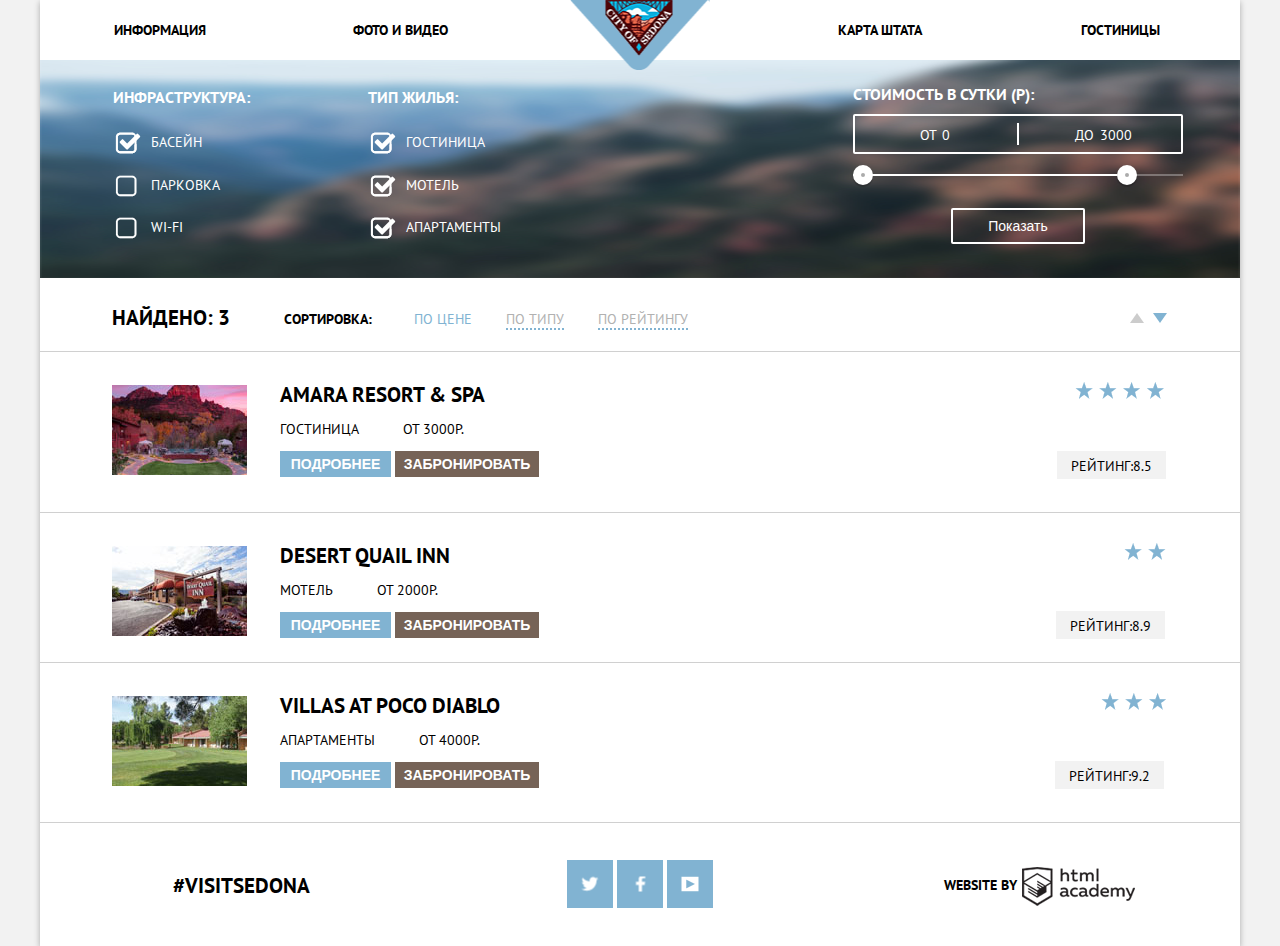
==== hotels.html @ e32f59f4 "Редактирование после первой проверки" ====
<!DOCTYPE html>
<html lang="ru">

<head>
    <meta charset="UTF-8">
    <title>Sedona hotels</title>
    <link rel="stylesheet" type="text/css" href="style/normalize.css">
    <link rel="stylesheet" type="text/css" href="style/style.css">
    <link href='http://fonts.googleapis.com/css?family=PT+Sans:400,700&amp;subset=latin,cyrillic-ext' rel='stylesheet' type='text/css'>
</head>

<body>
    <div class="wrapper">
        <header class="main-header">
            <div class="container">
                <nav class="main-navigation">
                    <ul>
                        <li>
                            <a href="#">Информация</a>
                        </li>
                        <li>
                            <a href="#">Фото и видео</a>
                        </li>
                        <li>
                            <a href="#">Карта штата</a>
                        </li>
                        <li>
                            <a href="#">Гостиницы</a>
                        </li>
                    </ul>
                    <a href="index.html">
                        <div class="logo"></div>
                    </a>
                </nav>
            </div>
        </header>
        <main class="services-of-sedona">
            <div class="services">
                <div class="slime-background">
                    <img src="img/slime.png" alt="фон" width="1200" height="218">
                </div>
                <div class="infrastructure">
                    <h3>ИНФРАСТРУКТУРА:</h3>
                    <input type="checkbox" id="bath" checked>
                    <label for="bath">БАСЕЙН</label>
                    <br>
                    <input type="checkbox" id="parking">
                    <label for="parking">ПАРКОВКА</label>
                    <br>
                    <input type="checkbox" id="net">
                    <label for="net">WI-FI</label>
                </div>
                <div class="property_type">
                    <h3>ТИП ЖИЛЬЯ:</h3>
                    <input type="checkbox" id="hotel" checked>
                    <label for="hotel">ГОСТИНИЦА</label>
                    <br>
                    <input type="checkbox" id="motel" checked>
                    <label for="motel">МОТЕЛЬ</label>
                    <br>
                    <input type="checkbox" id="apartment" checked>
                    <label for="apartment">АПАРТАМЕНТЫ</label>
                </div>
            </div>
            <div class="filter-range">
                <div class="filter-range-title">Стоимость в сутки (р):</div>
                <div class="price-controls">
                    <label class="min-price">от
                        <input type="text" name="min-price" value="0">
                    </label>
                    <label class="max-price">до
                        <input type="text" name="max-price" value="3000">
                    </label>
                </div>
                <div class="range-controls">
                    <div class="scale">
                        <div class="bar"></div>
                    </div>
                    <div class="range-toggle range-toggle-min"></div>
                    <div class="range-toggle range-toggle-max"></div>
                </div>
                <button class="btn-transparent" type="submit">Показать</button>
            </div>
            <div class="sorting-hotel-type clearfix">
                <div class="sorting-hotel-item">
                    <h3 class="sorting-hotel-item-find">НАЙДЕНО: 3</h3>
                    <p class="sorting-hotel-item-class">СОРТИРОВКА:</p>
                </div>
                <div class="sorting-item-navigation">
                    <ul>
                        <li class="sorting-item-navigation-first">
                            <a href="#">ПО ЦЕНЕ</a>
                        </li>
                        <li>
                            <a href="#">ПО ТИПУ</a>
                        </li>
                        <li>
                            <a href="#">ПО РЕЙТИНГУ</a>
                        </li>
                    </ul>
                </div>
                <div class="sorting-item-coner">
                    <div class="sorting-item-coner-left">
                        <a href="#"></a>
                    </div>
                    <div class="sorting-item-coner-right">
                        <a href="#" class="active"></a>
                    </div>
                </div>
            </div>
            <section class="hotels">
                <article class="hotels-item clearfix">
                    <div class="hotel_1"><img src="img/amara.jpg" alt="отель амара"></div>
                    <div class="amara-hotels-item">
                        <h3><a href="#">AMARA RESORT & SPA</a></h3>
                        <p><span class="hotels-margin">ГОСТИНИЦА</span> ОТ 3000Р.</p>
                        <p>
                            <input type="button" class="b1" value="ПОДРОБНЕЕ">
                            <input type="button" class="b2" value="ЗАБРОНИРОВАТЬ">
                        </p>
                    </div>
                    <div class="right-amara-hotels-item">
                        <div class="star1"><img src="img/4_stars.png" alt="4 звездочки"></div>
                        <div class="hotel-rating">РЕЙТИНГ:8.5</div>
                    </div>
                </article>
                <article class="hotels-item clearfix">
                    <div class="hotel_2"><img src="img/desert.jpg" alt="отель десерт"></div>
                    <div class="desert-hotels-item">
                        <h3><a href="#">DESERT QUAIL INN</a></h3>
                        <p><span class="hotels-margin">МОТЕЛЬ</span> ОТ 2000Р.</p>
                        <p>
                            <input type="button" class="b1" value="ПОДРОБНЕЕ">
                            <input type="button" class="b2" value="ЗАБРОНИРОВАТЬ">
                        </p>
                    </div>
                    <div class="right-desert-hotels-item">
                        <div class="star2"><img src="img/2_stars.png" alt="2 звездочки"></div>
                        <div class="hotel-rating">РЕЙТИНГ:8.9</div>
                    </div>
                </article>
                <article class="hotels-item clearfix">
                    <div class="hotel_3"><img src="img/villas.jpg" alt="вилла"></div>
                    <div class="villas-hotels-item">
                        <h3><a href="#">VILLAS AT POCO DIABLO</a></h3>
                        <p><span class="hotels-margin">АПАРТАМЕНТЫ</span> ОТ 4000Р.</p>
                        <p>
                            <input type="button" class="b1" value="ПОДРОБНЕЕ">
                            <input type="button" class="b2" value="ЗАБРОНИРОВАТЬ">
                        </p>
                    </div>
                    <div class="right-villas-hotels-item">
                        <div class="star3"><img src="img/3_stars.png" alt="3 звездочки"></div>
                        <div class="hotel-rating">РЕЙТИНГ:9.2</div>
                    </div>
                </article>
            </section>
        </main>
        <footer class="main-footer-hotel">
            <div class="visit">
                <p>#visitsedona</p>
            </div>
            <section class="footer-social">
                <a href="http://twitter.com" class="footer-social-twitter"></a>
                <a href="http://www.facebook.com" class="footer-social-facebook"></a>
                <a href="http://www.youtube.com" class="footer-social-youtube"></a>
            </section>
            <section class="footer-copyright">
                <p>WEBSITE BY</p>
                <a href="https://htmlacademy.ru/" class="academy"></a>
            </section>
        </footer>
    </div>
</body>

</html>
---- style/style.css ----
body {
	    font-family: "PT Sans", Arial, sans-serif;
	    background: #f2f2f2;
	}
	
	.wrapper {
	    width: 1200px;
	    margin: 0 auto;
	    box-shadow: 0 2px 6px rgba(0, 0, 0, .3);
	}
	
	.main-navigation ul {
	    list-style-type: none;
	    margin: 0;
	    padding: 0;
	    font-size: 0;
	    background: #fff;
	}
	
	.main-navigation li {
	    display: inline-block;
	    vertical-align: middle;
	    width: 20%;
	    font-size: 14px;
	    text-align: center;
	    text-decoration: none;
	    padding-top: 22px;
	    padding-bottom: 22px;
	}
	
	.main-navigation a {
	    text-decoration: none;
	    color: #000000;
	    font-weight: 700;
	    text-transform: uppercase;
	}
	
	.main-navigation a:active {
	    color: #b2b2b2;
	}
	
	a:hover {
	    color: #81b3d2;
	}
	
	li:nth-child(2) {
	    margin-right: 20%;
	}
	
	p {
	    font-size: 14px;
	    font-weight: 400;
	}
	
	h2,
	h3 {
	    font-size: 21px;
	    font-weight: 700;
	}
	
	.main-header {
	    position: relative;
	    background: #fff;
	}
	
	.main-navigation .logo {
	    width: 139px;
	    height: 70px;
	    background-image: url("../img/top-logo.png");
	    position: absolute;
	    left: 50%;
	    top: 0;
	    transform: translateX(-50%);
	    z-index: 1;
	}
	
	.main-logo {
	    position: relative;
	    text-align: center;
	    background-image: url("../img/main-logo.jpg");
	    height: 510px;
	}
	
	.main-logo img {
	    margin-top: 75px;
	}
	
	.main-logo:before {
	    position: absolute;
	    content: "";
	    background-image: url("../img/frame.png");
	    bottom: 0;
	    left: 0;
	    width: 100%;
	    height: 57px;
	}
	
	.information {
	    padding: 31px 0;
	    line-height: 26px;
	    text-align: center;
	    background: #fff;
	}
	
	.information h2 {
	    width: 450px;
	    margin: 28px auto;
	    font-size: 21px;
	    color: #000;
	}
	
	.information p {
	    font-size: 14px;
	    font-weight: 400;
	    padding-bottom: 19px;
	    margin: 0;
	}
	
	.clearfix:after {
	    content: '';
	    clear: both;
	    display: table;
	}
	
	.city-logo {
	    text-align: center;
	    float: left;
	    width: 400px;
	    min-height: 256px;
	    background: #81b3d2;
	    color: #ffffff;
	}
	
	.city-logo h3 {
	    font-size: 21px;
	    font-weight: 700;
	    margin-top: 51px;
	}
	
	.city-logo p {
	    font-size: 14px;
	    font-weight: 400;
	}
	
	.city-logo-paragraf {
	    margin-top: 27px;
	}
	
	.open-range {
	    float: right;
	}
	
	.services-main {
	    font-size: 0;
	    padding-top: 60px;
	    padding-bottom: 55px;
	    background: #fff;
	}
	
	.services-main h3 {
	    margin-top: 7px;
	}
	
	.services-main .services-main-item {
	    display: inline-block;
	    vertical-align: middle;
	    color: #111111;
	    text-align: center;
	    vertical-align: top;
	    width: 33.33%;
	    box-sizing: border-box;
	    line-height: 26px;
	}
	
	.davil-bridge {
	    text-align: center;
	    float: right;
	    width: 400px;
	    min-height: 256px;
	    background: #81b3d2;
	    color: #ffffff;
	}
	
	.bridge {
	    float: left;
	}
	
	.davil-bridge h3 {
	    margin-top: 57px;
	}
	
	.davil-bridge p {
	    margin-top: 26px;
	}
	
	.sedona-advantages {
	    font-size: 0;
	    background: #eeeeee;
	    padding-top: 23px;
	    padding-bottom: 48px;
	}
	
	.sedona-advantages .item-advantage {
	    display: inline-block;
	    color: #111111;
	    text-align: center;
	    vertical-align: top;
	    width: 33.33%;
	    box-sizing: border-box;
	}
	
	.sedona-advantages p {
	    margin-top: 30px;
	}
	
	.item-advantage-number {
	    font-size: 14px;
	    color: #000;
	}
	
	.interesting {
	    position: relative;
	    text-align: center;
	    background: #ffffff;
	}
	
	.interesting h2 {
	    margin: 0;
	    padding-top: 53px;
	    padding-bottom: 29px;
	    font-size: 30px;
	    line-height: 30px;
	    font-weight: 700;
	}
	
	.interesting p {
	    margin: 0;
	    margin-bottom: 24px;
	    line-height: 24px;
	}
	
	.interesting .fined-hotel-btn {
	    display: inline-block;
	    vertical-align: middle;
	    color: #ffffff;
	    text-decoration: none;
	    background-color: #766357;
	    padding: 28px 118px;
	    margin-top: 26px;
	    font-size: 21px;
	    line-height: 26px;
	    font-weight: 700;
	    text-transform: uppercase;
	    border: none;
	    cursor: pointer;
	}
	
	.interesting .fined-hotel-btn:hover {
	    background-color: #604e43;
	}
	
	.interesting .fined-hotel-btn:active {
	    background-color: #503e33;
	    color: #857871;
	}
	
	.choose-hotel {
	    display: none;
	}
	
	.choose-hotel-close {
	    display: block;
	}
	
	.form {
	    margin-left: auto;
	    margin-right: auto;
	    min-height: 300px;
	    padding: 52px 45px 46px 45px;
	    position: absolute;
	    left: 50%;
	    top: 100%;
	    transform: translateX( -50%);
	    background: #ffffff;
	    box-shadow: 0 7px 15px 0 rgba(0, 0, 0, .15);
	}
	
	.form fieldset {
	    border: none;
	}
	
	.form label {
	    font-size: 14px;
	    font-weight: 700;
	    text-transform: uppercase;
	    margin-right: 10px;
	}
	
	.form-input {
	    min-height: 33px;
	    width: 345px;
	    border: none;
	    background: #f2f2f2;
	    cursor: pointer;
	    font-size: 14px;
	    font-weight: 700;
	}
	
	#date-in,
	#date-out {
	    padding-left: 9px;
	}
	
	.form-input:hover {
	    background: #ebebeb;
	}
	
	.form-input:focus {
	    background: #ffffff;
	}
	
	.icon-calendar {
	    display: block;
	    vertical-align: middle;
	    position: relative;
	    width: 20px;
	    height: 20px;
	    background-image: url("../img/calendar.png");
	    left: 425px;
	    top: -27px;
	}
	
	.icon-calendar:hover {
	    background-image: url("../img/calendar-hover.png");
	}
	
	.icon-calendar:active {
	    background-image: url("../img/calendar-active.png");
	}
	
	.counter {
	    display: inline-block;
	    vertical-align: middle;
	    position: relative;
	    bottom: 17px;
	    left: -27px;
	}
	
	.counters {
	    margin: 0;
	    padding: 0;
	}
	
	.counter label {
	    margin-right: 34px;
	}
	
	.counter .form-input {
	    width: 40px;
	    text-align: center;
	}
	
	.icon-minus {
	    display: inline-block;
	    vertical-align: middle;
	    margin-right: -5px;
	    min-height: 35px;
	    width: 30px;
	    background-image: url("../img/minus.png");
	    background-color: #f2f2f2;
	    border: none;
	    background-repeat: no-repeat;
	    background-position: 10px 16px;
	}
	
	.icon-minus:hover {
	    background-image: url("../img/minus-hover.png");
	}
	
	.icon-minus:active {
	    background-image: url("../img/minus-active.png");
	}
	
	.icon-plus {
	    display: inline-block;
	    vertical-align: middle;
	    margin-left: -5px;
	    min-height: 35px;
	    width: 30px;
	    border: none;
	    background-image: url("../img/plus.png");
	    background-color: #f2f2f2;
	    background-repeat: no-repeat;
	    background-position: 10px 12px;
	}
	
	.icon-plus:hover {
	    background-image: url("../img/plus-hover.png");
	}
	
	.icon-plus:active {
	    background-image: url("../img/plus-active.png");
	}
	
	.btn {
	    position: absolute;
	    min-height: 59px;
	    width: 460px;
	    background: #81b3d2;
	    color: #ffffff;
	    left: 60px;
	    bottom: 55px;
	    font-size: 21px;
	    font-weight: 700;
	    text-transform: uppercase;
	    cursor: pointer;
	    border: none;
	}
	
	.btn:hover {
	    background: #669ec0;
	    color: #ffffff;
	}
	
	.btn:active {
	    background: #5496bd;
	    color: #88b6d1;
	}
	
	.map iframe {
	    border: none;
	}
	
	.services-of-sedona {
	    position: relative;
	}
	
	.services {
	    width: 100%;
	    min-height: 218px;
	}
	
	.slime-background {
	    position: absolute;
	    z-index: -1;
	}
	
	.infrastructure {
	    position: absolute;
	    left: 73px;
	    margin-top: 12px;
	}
	
	.property_type {
	    position: absolute;
	    margin-left: 328px;
	    margin-top: 12px;
	}
	
	.property_type h3,
	.infrastructure h3 {
	    color: #ffffff;
	    font-size: 16px;
	    font-weight: 700;
	    padding-bottom: 10px;
	}
	
	input[type="checkbox"] {
	    display: none;
	}
	
	input[type="checkbox"] + label {
	    display: block;
	    margin: 2px 0;
	    line-height: 20px;
	    padding-left: 38px;
	    position: relative;
	    cursor: pointer;
	    color: #ffffff;
	    font-size: 14px;
	    font-weight: 400;
	}
	
	input[type="checkbox"] + label::before {
	    content: "";
	    position: absolute;
	    left: 2px;
	    background-image: url("../img/checkbox.png");
	    background-repeat: no-repeat;
	    width: 35px;
	    height: 35px;
	}
	
	input[type="checkbox"]:checked + label::after {
	    content: "";
	    position: absolute;
	    left: 2px;
	    background-image: url("../img/checked.png");
	    background-repeat: no-repeat;
	    width: 35px;
	    height: 35px;
	}
	
	.filter-range {
	    width: 330px;
	    margin: 50px auto;
	    margin-top: 39px;
	    color: #ffffff;
	    text-transform: uppercase;
	    position: absolute;
	    right: 57px;
	    top: -15px;
	}
	
	.filter-range-title {
	    margin-bottom: 9px;
	    font-weight: 700;
	    font-size: 16px;
	    line-height: 21px;
	}
	
	.price-controls {
	    position: relative;
	    height: 36px;
	    margin-bottom: 20px;
	    border: 2px solid #ffffff;
	    border-radius: 2px;
	    font-size: 0;
	}
	
	.price-controls::after {
	    content: "";
	    position: absolute;
	    width: 2px;
	    height: 22px;
	    background: #ffffff;
	    top: 50%;
	    left: 50%;
	    transform: translate(-50%, -50%);
	}
	
	.price-controls label {
	    display: inline-block;
	    font-size: 14px;
	    line-height: 38px;
	    vertical-align: top;
	    cursor: pointer;
	}
	
	.price-controls .min-price,
	.price-controls .max-price {
	    width: 90px;
	    padding-left: 65px;
	}
	
	.price-controls input {
	    width: 50px;
	    height: 35px;
	    vertical-align: top;
	    margin: 0;
	    color: inherit;
	    font: inherit;
	    background: none;
	    border: none;
	}
	
	.range-controls {
	    position: relative;
	    margin-bottom: 32px;
	}
	
	.range-controls .scale {
	    height: 2px;
	    background: rgba(255, 255, 255, 0.3);
	}
	
	.range-controls .bar {
	    width: 80%;
	    height: 2px;
	    background: #ffffff;
	}
	
	.range-toggle {
	    position: absolute;
	    top: -9px;
	    width: 4px;
	    height: 4px;
	    background: #ababab;
	    border: 8px solid #ffffff;
	    border-radius: 50%;
	    box-shadow: 0 2px 1px 0 rgba(0, 1, 1, 0.2);
	    cursor: pointer;
	}
	
	.range-toggle-min {
	    left: 0;
	}
	
	.range-toggle-max {
	    left: 80%;
	}
	
	.range-toggle:hover {
	    background: #1c4f80;
	}
	
	.btn-transparent {
	    display: block;
	    margin: 0 auto;
	    padding: 6px 35px;
	    font-size: 14px;
	    line-height: 20px;
	    color: #ffffff;
	    background: transparent;
	    border: 2px solid #ffffff;
	    border-radius: 2px;
	    cursor: pointer;
	}
	
	.btn-transparent:hover {
	    color: #000000;
	    background: #ffffff;
	}
	
	.sorting-hotel-type {
	    position: relative;
	}
	
	.sorting-item-navigation ul {
	    list-style-type: none;
	    margin: 0;
	    padding: 0;
	    font-size: 0;
	}
	
	.sorting-item-navigation li {
	    display: inline-block;
	    font-size: 14px;
	    text-align: center;
	    margin-left: 147px;
	    padding-left: 20px;
	    vertical-align: middle;
	}
	
	.sorting-hotel-type {
	    border-bottom: 1px solid #d0d0d0;
	    background: #fff;
	}
	
	.sorting-hotel-item {
	    float: left;
	    padding: 0;
	    margin: 0;
	}
	
	.sorting-item-navigation,
	.sorting-hotel-item-find,
	.sorting-hotel-item-class {
	    display: inline-block;
	    font-weight: 700;
	}
	
	.sorting-item-navigation {
	    float: left;
	}
	
	.sorting-item-navigation a {
	    text-decoration: none;
	    color: #b1b1b1;
	    font-weight: 400;
	    border-bottom: 2px solid #81b3d2;
	    border-bottom-style: dotted;
	}
	
	.sorting-item-navigation a:hover {
	    color: #81b3d2;
	    border: none;
	}
	
	.sorting-item-navigation a:active {
	    color: #111111;
	}
	
	.sorting-item-navigation-first a {
	    color: #81b3d2;
	    border: none;
	}
	
	.sorting-item-navigation li {
	    display: inline-block;
	    padding: 0;
	    margin: 0;
	}
	
	.sorting-item-navigation li:nth-child(1),
	.sorting-item-navigation li:nth-child(2),
	.sorting-item-navigation li:nth-child(3) {
	    margin-top: 33px;
	    padding-right: 34px;
	}
	
	.sorting-item-coner {
	    float: right;
	    margin-right: 73px;
	    margin-top: 30px;
	}
	
	.clearfix:after {
	    content: "";
	    clear: both;
	    display: table;
	}
	
	.sorting-hotel-item-find,
	.sorting-hotel-item-class {
	    display: inline-block;
	    vertical-align: middle;
	}
	
	.sorting-hotel-item-find {
	    margin-top: 28px;
	    margin-left: 72px;
	    margin-right: 50px;
	}
	
	.sorting-hotel-item-class {
	    margin-top: 23px;
	    margin-right: 42px;
	}
	
	.sorting-item-coner-left a {
	    display: inline-block;
	    width: 0;
	    height: 0;
	    border-left: 7px solid transparent;
	    border-right: 7px solid transparent;
	    border-bottom: 10px solid #cccccc;
	}
	
	.sorting-item-coner-right a {
	    position: relative;
	    width: 0;
	    height: 0;
	    border-left: 7px solid transparent;
	    border-right: 7px solid transparent;
	    border-top: 10px solid #cccccc;
	    margin-left: 23px;
	    bottom: 2px;
	}
	
	.sorting-item-coner-right .active {
	    border-top: 10px solid #81b3d2;
	}
	
	.sorting-item-coner-left a:hover {
	    border-bottom: 10px solid #000000;
	}
	
	.sorting-item-coner-left a:active {
	    border-bottom: 10px solid #81b3d2;
	}
	
	.hotels {
	    padding: 0;
	    margin: 0;
	}
	
	.hotels-item {
	    border-bottom: 1px solid #d0d0d0;
	    background: #fff;
	}
	
	.hotels-margin {
	    margin-right: 40px;
	}
	
	.hotels-item h3 {
	    font-size: 21px;
	    font-weight: 700;
	    margin-top: 31px;
	    margin-bottom: 2px;
	}
	
	.hotels-item p {
	    font-size: 14px;
	    font-weight: 400;
	    margin-bottom: 2px;
	}
	
	.hotels-item a {
	    text-decoration: none;
	    color: #000000;
	}
	
	.hotels-item a:hover {
	    color: #81b3d2;
	}
	
	.hotels-item a:active {
	    color: #b2b2b2;
	}
	
	.hotels-item input {
	    font-size: 14px;
	    font-weight: 700;
	    color: #ffffff;
	    border: none;
	}
	
	.b1 {
	    height: 26px;
	    width: 111px;
	    background: #81b3d2;
	    cursor: pointer;
	}
	
	.b1:hover {
	    background: #669ec0;
	}
	
	.b1:active {
	    background: #5496bd;
	    color: #88b6d1;
	}
	
	.b2 {
	    height: 26px;
	    width: 144px;
	    background: #766357;
	    cursor: pointer;
	}
	
	.b2:hover {
	    background: #604e43;
	}
	
	.b2:active {
	    background: #503e33;
	    color: #857871;
	}
	
	.hotel_1 {
	    float: left;
	    margin: 33px 33px 33px 72px;
	}
	
	.hotel_2 {
	    float: left;
	    margin: 33px 33px 23px 72px;
	}
	
	.hotel_3 {
	    float: left;
	    margin: 33px 33px 33px 72px;
	}
	
	.amara-hotels-item {
	    float: left;
	}
	
	.desert-hotels-item {
	    float: left;
	}
	
	.villas-hotels-item {
	    float: left;
	}
	
	.right-amara-hotels-item {
	    float: right;
	    margin-right: 74px;
	    margin-top: 30px;
	}
	
	.right-desert-hotels-item {
	    float: right;
	    margin-right: 74px;
	    margin-top: 30px;
	}
	
	.right-villas-hotels-item {
	    float: right;
	    margin-right: 74px;
	    margin-top: 30px;
	}
	
	.star1 {
	    margin-bottom: 48px;
	    padding-left: 18px;
	}
	
	.star2 {
	    margin-bottom: 48px;
	    padding-left: 68px;
	}
	
	.star3 {
	    margin-bottom: 48px;
	    padding-left: 46px;
	}
	
	.hotel-rating {
	    height: 21px;
	    width: 109px;
	    background: #f2f2f2;
	    text-align: center;
	    font-size: 14px;
	    font-weight: 400;
	    padding-top: 7px;
	}
	
	.main-footer {
	    position: relative;
	    height: 123px;
	    margin-top: -123px;
	    background: rgba(255, 255, 255, 0.8);
	}
	
	.main-footer-hotel {
	    position: relative;
	    min-height: 123px;
	    background: #fff;
	}
	
	.visit p {
	    position: absolute;
	    color: #000000;
	    font-weight: 700;
	    font-size: 21px;
	    text-transform: uppercase;
	    text-decoration: none;
	    left: 133px;
	    top: 30px;
	}
	
	.footer-social {
	    position: absolute;
	    left: 527px;
	    top: 37px;
	}
	
	.footer-social-twitter {
	    display: inline-block;
	    width: 46px;
	    height: 48px;
	    background: #81b3d2;
	    position: relative;
	}
	
	.footer-social-twitter:after {
	    content: "";
	    position: absolute;
	    top: 50%;
	    left: 50%;
	    z-index: 2;
	    transform: translateX(-50%) translateY(-50%);
	    background-image: url("../img/tw.png");
	    background-repeat: no-repeat;
	    background-position: 50% 50%;
	    width: 17px;
	    height: 15px;
	}
	
	.footer-social-twitter:hover {
	    background: #669ec0;
	}
	
	.footer-social-twitter:active {
	    background: #5496bd;
	}
	
	.footer-social-twitter:active:after {
	    opacity: 0.5;
	}
	
	.footer-social-facebook {
	    display: inline-block;
	    width: 46px;
	    height: 48px;
	    background: #81b3d2;
	    position: relative;
	}
	
	.footer-social-facebook:after {
	    content: "";
	    position: absolute;
	    top: 50%;
	    left: 50%;
	    z-index: 2;
	    transform: translateX(-50%) translateY(-50%);
	    background-image: url("../img/fb.png");
	    background-repeat: no-repeat;
	    background-position: 50% 50%;
	    width: 17px;
	    height: 15px;
	}
	
	.footer-social-facebook:hover {
	    background: #669ec0;
	}
	
	.footer-social-facebook:active:after {
	    opacity: 0.5;
	}
	
	.footer-social-youtube {
	    display: inline-block;
	    width: 46px;
	    height: 48px;
	    background: #81b3d2;
	    position: relative;
	}
	
	.footer-social-youtube:after {
	    content: "";
	    position: absolute;
	    top: 50%;
	    left: 50%;
	    z-index: 2;
	    transform: translateX(-50%) translateY(-50%);
	    background-image: url("../img/you.png");
	    background-repeat: no-repeat;
	    background-position: 50% 50%;
	    width: 17px;
	    height: 15px;
	}
	
	.footer-social-youtube:hover {
	    background: #669ec0;
	}
	
	.footer-social-youtube:active:after {
	    opacity: 0.5;
	}
	
	.footer-copyright .academy {
	    position: absolute;
	    right: 104px;
	    top: 44px;
	    width: 114px;
	    height: 42px;
	    background-image: url("../img/html.png");
	    background-repeat: no-repeat;
	}
	
	.footer-copyright .academy:hover {
	    background-image: url("../img/html-hover.png");
	}
	
	.footer-copyright .academy:active {
	    background-image: url("../img/html-active.png");
	}
	
	.footer-copyright p {
	    position: absolute;
	    color: #000000;
	    text-decoration: none;
	    right: 223px;
	    top: 40px;
	    font-weight: 700;
	    font-size: 14px;
	}
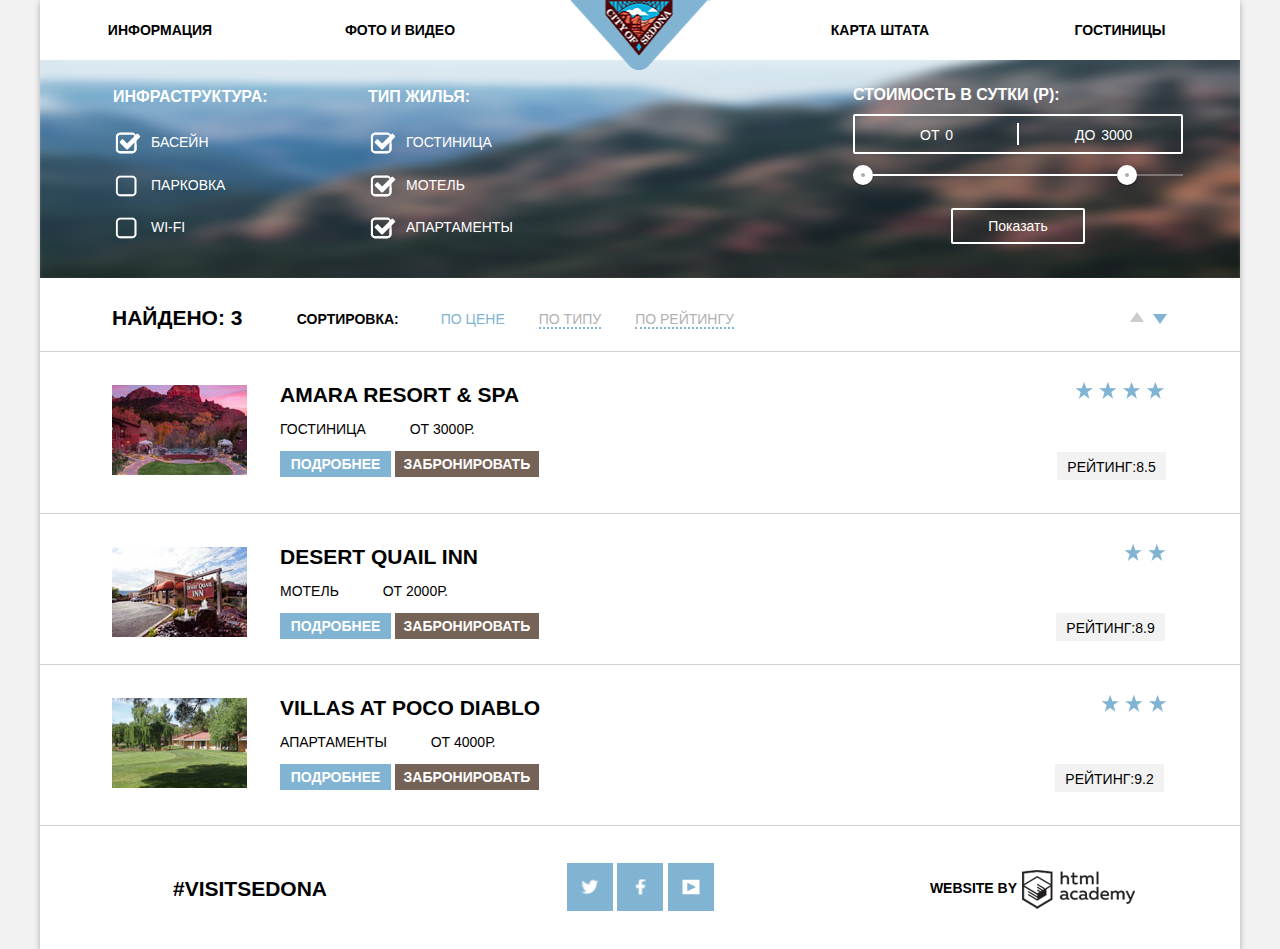
==== commit 88dc6f9f: "2 пересдача" ====
--- a/hotels.html
+++ b/hotels.html
@@ -4,9 +4,9 @@
 <head>
     <meta charset="UTF-8">
     <title>Sedona hotels</title>
-    <link rel="stylesheet" type="text/css" href="style/normalize.css">
-    <link rel="stylesheet" type="text/css" href="style/style.css">
-    <link href='http://fonts.googleapis.com/css?family=PT+Sans:400,700&amp;subset=latin,cyrillic-ext' rel='stylesheet' type='text/css'>
+    <link type="text/css" href="style/normalize.css" rel="stylesheet">
+    <link type="text/css" href="style/style.css" rel="stylesheet">
+    <link type="text/css" href="'http://fonts.googleapis.com/css?family"=PT+Sans:400,700&amp;subset=latin,cyrillic-ext ' rel="stylesheet">
 </head>
 
 <body>
@@ -37,28 +37,28 @@
         <main class="services-of-sedona">
             <div class="services">
                 <div class="slime-background">
-                    <img src="img/slime.png" alt="фон" width="1200" height="218">
+                    <img src="img/slime.png" alt="фон" height="218" width="1200">
                 </div>
                 <div class="infrastructure">
                     <h3>ИНФРАСТРУКТУРА:</h3>
-                    <input type="checkbox" id="bath" checked>
+                    <input id="bath" type="checkbox" checked>
                     <label for="bath">БАСЕЙН</label>
                     <br>
-                    <input type="checkbox" id="parking">
+                    <input id="parking" type="checkbox">
                     <label for="parking">ПАРКОВКА</label>
                     <br>
-                    <input type="checkbox" id="net">
+                    <input id="net" type="checkbox">
                     <label for="net">WI-FI</label>
                 </div>
                 <div class="property_type">
                     <h3>ТИП ЖИЛЬЯ:</h3>
-                    <input type="checkbox" id="hotel" checked>
+                    <input id="hotel" type="checkbox" checked>
                     <label for="hotel">ГОСТИНИЦА</label>
                     <br>
-                    <input type="checkbox" id="motel" checked>
+                    <input id="motel" type="checkbox" checked>
                     <label for="motel">МОТЕЛЬ</label>
                     <br>
-                    <input type="checkbox" id="apartment" checked>
+                    <input id="apartment" type="checkbox" checked>
                     <label for="apartment">АПАРТАМЕНТЫ</label>
                 </div>
             </div>
@@ -66,10 +66,10 @@
                 <div class="filter-range-title">Стоимость в сутки (р):</div>
                 <div class="price-controls">
                     <label class="min-price">от
-                        <input type="text" name="min-price" value="0">
+                        <input name="min-price" type="text" value="0">
                     </label>
                     <label class="max-price">до
-                        <input type="text" name="max-price" value="3000">
+                        <input name="max-price" type="text" value="3000">
                     </label>
                 </div>
                 <div class="range-controls">
@@ -104,7 +104,7 @@
                         <a href="#"></a>
                     </div>
                     <div class="sorting-item-coner-right">
-                        <a href="#" class="active"></a>
+                        <a class="active" href="#"></a>
                     </div>
                 </div>
             </div>
@@ -115,8 +115,8 @@
                         <h3><a href="#">AMARA RESORT & SPA</a></h3>
                         <p><span class="hotels-margin">ГОСТИНИЦА</span> ОТ 3000Р.</p>
                         <p>
-                            <input type="button" class="b1" value="ПОДРОБНЕЕ">
-                            <input type="button" class="b2" value="ЗАБРОНИРОВАТЬ">
+                            <input class="b1" type="button" value="ПОДРОБНЕЕ">
+                            <input class="b2" type="button" value="ЗАБРОНИРОВАТЬ">
                         </p>
                     </div>
                     <div class="right-amara-hotels-item">
@@ -130,8 +130,8 @@
                         <h3><a href="#">DESERT QUAIL INN</a></h3>
                         <p><span class="hotels-margin">МОТЕЛЬ</span> ОТ 2000Р.</p>
                         <p>
-                            <input type="button" class="b1" value="ПОДРОБНЕЕ">
-                            <input type="button" class="b2" value="ЗАБРОНИРОВАТЬ">
+                            <input class="b1" type="button" value="ПОДРОБНЕЕ">
+                            <input class="b2" type="button" value="ЗАБРОНИРОВАТЬ">
                         </p>
                     </div>
                     <div class="right-desert-hotels-item">
@@ -145,8 +145,8 @@
                         <h3><a href="#">VILLAS AT POCO DIABLO</a></h3>
                         <p><span class="hotels-margin">АПАРТАМЕНТЫ</span> ОТ 4000Р.</p>
                         <p>
-                            <input type="button" class="b1" value="ПОДРОБНЕЕ">
-                            <input type="button" class="b2" value="ЗАБРОНИРОВАТЬ">
+                            <input class="b1" type="button" value="ПОДРОБНЕЕ">
+                            <input class="b2" type="button" value="ЗАБРОНИРОВАТЬ">
                         </p>
                     </div>
                     <div class="right-villas-hotels-item">
@@ -161,13 +161,13 @@
                 <p>#visitsedona</p>
             </div>
             <section class="footer-social">
-                <a href="http://twitter.com" class="footer-social-twitter"></a>
-                <a href="http://www.facebook.com" class="footer-social-facebook"></a>
-                <a href="http://www.youtube.com" class="footer-social-youtube"></a>
+                <a class="footer-social-twitter" href="http://twitter.com"></a>
+                <a class="footer-social-facebook" href="http://www.facebook.com"></a>
+                <a class="footer-social-youtube" href="http://www.youtube.com"></a>
             </section>
             <section class="footer-copyright">
                 <p>WEBSITE BY</p>
-                <a href="https://htmlacademy.ru/" class="academy"></a>
+                <a class="academy" href="https://htmlacademy.ru/"></a>
             </section>
         </footer>
     </div>
--- a/style/style.css
+++ b/style/style.css
@@ -1,1062 +1,1113 @@
-	body {
-	    font-family: "PT Sans", Arial, sans-serif;
-	    background: #f2f2f2;
-	}
-	
-	.wrapper {
-	    width: 1200px;
-	    margin: 0 auto;
-	    box-shadow: 0 2px 6px rgba(0, 0, 0, .3);
-	}
-	
-	.main-navigation ul {
-	    list-style-type: none;
-	    margin: 0;
-	    padding: 0;
-	    font-size: 0;
-	    background: #fff;
-	}
-	
-	.main-navigation li {
-	    display: inline-block;
-	    vertical-align: middle;
-	    width: 20%;
-	    font-size: 14px;
-	    text-align: center;
-	    text-decoration: none;
-	    padding-top: 22px;
-	    padding-bottom: 22px;
-	}
-	
-	.main-navigation a {
-	    text-decoration: none;
-	    color: #000000;
-	    font-weight: 700;
-	    text-transform: uppercase;
-	}
-	
-	.main-navigation a:active {
-	    color: #b2b2b2;
-	}
-	
-	a:hover {
-	    color: #81b3d2;
-	}
-	
-	li:nth-child(2) {
-	    margin-right: 20%;
-	}
-	
-	p {
-	    font-size: 14px;
-	    font-weight: 400;
-	}
-	
-	h2,
-	h3 {
-	    font-size: 21px;
-	    font-weight: 700;
-	}
-	
-	.main-header {
-	    position: relative;
-	    background: #fff;
-	}
-	
-	.main-navigation .logo {
-	    width: 139px;
-	    height: 70px;
-	    background-image: url("../img/top-logo.png");
-	    position: absolute;
-	    left: 50%;
-	    top: 0;
-	    transform: translateX(-50%);
-	    z-index: 1;
-	}
-	
-	.main-logo {
-	    position: relative;
-	    text-align: center;
-	    background-image: url("../img/main-logo.jpg");
-	    height: 510px;
-	}
-	
-	.main-logo img {
-	    margin-top: 75px;
-	}
-	
-	.main-logo:before {
-	    position: absolute;
-	    content: "";
-	    background-image: url("../img/frame.png");
-	    bottom: 0;
-	    left: 0;
-	    width: 100%;
-	    height: 57px;
-	}
-	
-	.information {
-	    padding: 31px 0;
-	    line-height: 26px;
-	    text-align: center;
-	    background: #fff;
-	}
-	
-	.information h2 {
-	    width: 450px;
-	    margin: 28px auto;
-	    font-size: 21px;
-	    color: #000;
-	}
-	
-	.information p {
-	    font-size: 14px;
-	    font-weight: 400;
-	    padding-bottom: 19px;
-	    margin: 0;
-	}
-	
-	.clearfix:after {
-	    content: '';
-	    clear: both;
-	    display: table;
-	}
-	
-	.city-logo {
-	    text-align: center;
-	    float: left;
-	    width: 400px;
-	    min-height: 256px;
-	    background: #81b3d2;
-	    color: #ffffff;
-	}
-	
-	.city-logo h3 {
-	    font-size: 21px;
-	    font-weight: 700;
-	    margin-top: 51px;
-	}
-	
-	.city-logo p {
-	    font-size: 14px;
-	    font-weight: 400;
-	}
-	
-	.city-logo-paragraf {
-	    margin-top: 27px;
-	}
-	
-	.open-range {
-	    float: right;
-	}
-	
-	.services-main {
-	    font-size: 0;
-	    padding-top: 60px;
-	    padding-bottom: 55px;
-	    background: #fff;
-	}
-	
-	.services-main h3 {
-	    margin-top: 7px;
-	}
-	
-	.services-main .services-main-item {
-	    display: inline-block;
-	    vertical-align: middle;
-	    color: #111111;
-	    text-align: center;
-	    vertical-align: top;
-	    width: 33.33%;
-	    box-sizing: border-box;
-	    line-height: 26px;
-	}
-	
-	.davil-bridge {
-	    text-align: center;
-	    float: right;
-	    width: 400px;
-	    min-height: 256px;
-	    background: #81b3d2;
-	    color: #ffffff;
-	}
-	
-	.bridge {
-	    float: left;
-	}
-	
-	.davil-bridge h3 {
-	    margin-top: 57px;
-	}
-	
-	.davil-bridge p {
-	    margin-top: 26px;
-	}
-	
-	.sedona-advantages {
-	    font-size: 0;
-	    background: #eeeeee;
-	    padding-top: 23px;
-	    padding-bottom: 48px;
-	}
-	
-	.sedona-advantages .item-advantage {
-	    display: inline-block;
-	    color: #111111;
-	    text-align: center;
-	    vertical-align: top;
-	    width: 33.33%;
-	    box-sizing: border-box;
-	}
-	
-	.sedona-advantages p {
-	    margin-top: 30px;
-	}
-	
-	.item-advantage-number {
-	    font-size: 14px;
-	    color: #000;
-	}
-	
-	.interesting {
-	    position: relative;
-	    text-align: center;
-	    background: #ffffff;
-	}
-	
-	.interesting h2 {
-	    margin: 0;
-	    padding-top: 53px;
-	    padding-bottom: 29px;
-	    font-size: 30px;
-	    line-height: 30px;
-	    font-weight: 700;
-	}
-	
-	.interesting p {
-	    margin: 0;
-	    margin-bottom: 24px;
-	    line-height: 24px;
-	}
-	
-	.interesting .fined-hotel-btn {
-	    display: inline-block;
-	    vertical-align: middle;
-	    color: #ffffff;
-	    text-decoration: none;
-	    background-color: #766357;
-	    padding: 28px 118px;
-	    margin-top: 26px;
-	    font-size: 21px;
-	    line-height: 26px;
-	    font-weight: 700;
-	    text-transform: uppercase;
-	    border: none;
-	    cursor: pointer;
-	}
-	
-	.interesting .fined-hotel-btn:hover {
-	    background-color: #604e43;
-	}
-	
-	.interesting .fined-hotel-btn:active {
-	    background-color: #503e33;
-	    color: #857871;
-	}
-	
-	.choose-hotel {
-	    display: none;
-	}
-	
-	.choose-hotel-close {
-	    display: block;
-	}
-	
-	.form {
-	    margin-left: auto;
-	    margin-right: auto;
-	    min-height: 300px;
-	    padding: 52px 45px 46px 45px;
-	    position: absolute;
-	    left: 50%;
-	    top: 100%;
-	    transform: translateX( -50%);
-	    background: #ffffff;
-	    box-shadow: 0 7px 15px 0 rgba(0, 0, 0, .15);
-	}
-	
-	.form fieldset {
-	    border: none;
-	}
-	
-	.form label {
-	    font-size: 14px;
-	    font-weight: 700;
-	    text-transform: uppercase;
-	    margin-right: 10px;
-	}
-	
-	.form-input {
-	    min-height: 33px;
-	    width: 345px;
-	    border: none;
-	    background: #f2f2f2;
-	    cursor: pointer;
-	    font-size: 14px;
-	    font-weight: 700;
-	}
-	
-	#date-in,
-	#date-out {
-	    padding-left: 9px;
-	}
-	
-	.form-input:hover {
-	    background: #ebebeb;
-	}
-	
-	.form-input:focus {
-	    background: #ffffff;
-	}
-	
-	.icon-calendar {
-	    display: block;
-	    vertical-align: middle;
-	    position: relative;
-	    width: 20px;
-	    height: 20px;
-	    background-image: url("../img/calendar.png");
-	    left: 425px;
-	    top: -27px;
-	}
-	
-	.icon-calendar:hover {
-	    background-image: url("../img/calendar-hover.png");
-	}
-	
-	.icon-calendar:active {
-	    background-image: url("../img/calendar-active.png");
-	}
-	
-	.counter {
-	    display: inline-block;
-	    vertical-align: middle;
-	    position: relative;
-	    bottom: 17px;
-	    left: -27px;
-	}
-	
-	.counters {
-	    margin: 0;
-	    padding: 0;
-	}
-	
-	.counter label {
-	    margin-right: 34px;
-	}
-	
-	.counter .form-input {
-	    width: 40px;
-	    text-align: center;
-	}
-	
-	.icon-minus {
-	    display: inline-block;
-	    vertical-align: middle;
-	    margin-right: -5px;
-	    min-height: 35px;
-	    width: 30px;
-	    background-image: url("../img/minus.png");
-	    background-color: #f2f2f2;
-	    border: none;
-	    background-repeat: no-repeat;
-	    background-position: 10px 16px;
-	}
-	
-	.icon-minus:hover {
-	    background-image: url("../img/minus-hover.png");
-	}
-	
-	.icon-minus:active {
-	    background-image: url("../img/minus-active.png");
-	}
-	
-	.icon-plus {
-	    display: inline-block;
-	    vertical-align: middle;
-	    margin-left: -5px;
-	    min-height: 35px;
-	    width: 30px;
-	    border: none;
-	    background-image: url("../img/plus.png");
-	    background-color: #f2f2f2;
-	    background-repeat: no-repeat;
-	    background-position: 10px 12px;
-	}
-	
-	.icon-plus:hover {
-	    background-image: url("../img/plus-hover.png");
-	}
-	
-	.icon-plus:active {
-	    background-image: url("../img/plus-active.png");
-	}
-	
-	.btn {
-	    position: absolute;
-	    min-height: 59px;
-	    width: 460px;
-	    background: #81b3d2;
-	    color: #ffffff;
-	    left: 60px;
-	    bottom: 55px;
-	    font-size: 21px;
-	    font-weight: 700;
-	    text-transform: uppercase;
-	    cursor: pointer;
-	    border: none;
-	}
-	
-	.btn:hover {
-	    background: #669ec0;
-	    color: #ffffff;
-	}
-	
-	.btn:active {
-	    background: #5496bd;
-	    color: #88b6d1;
-	}
-	
-	.map iframe {
-	    border: none;
-	}
-	
-	.services-of-sedona {
-	    position: relative;
-	}
-	
-	.services {
-	    width: 100%;
-	    min-height: 218px;
-	}
-	
-	.slime-background {
-	    position: absolute;
-	    z-index: -1;
-	}
-	
-	.infrastructure {
-	    position: absolute;
-	    left: 73px;
-	    margin-top: 12px;
-	}
-	
-	.property_type {
-	    position: absolute;
-	    margin-left: 328px;
-	    margin-top: 12px;
-	}
-	
-	.property_type h3,
-	.infrastructure h3 {
-	    color: #ffffff;
-	    font-size: 16px;
-	    font-weight: 700;
-	    padding-bottom: 10px;
-	}
-	
-	input[type="checkbox"] {
-	    display: none;
-	}
-	
-	input[type="checkbox"] + label {
-	    display: block;
-	    margin: 2px 0;
-	    line-height: 20px;
-	    padding-left: 38px;
-	    position: relative;
-	    cursor: pointer;
-	    color: #ffffff;
-	    font-size: 14px;
-	    font-weight: 400;
-	}
-	
-	input[type="checkbox"] + label::before {
-	    content: "";
-	    position: absolute;
-	    left: 2px;
-	    background-image: url("../img/checkbox.png");
-	    background-repeat: no-repeat;
-	    width: 35px;
-	    height: 35px;
-	}
-	
-	input[type="checkbox"]:checked + label::after {
-	    content: "";
-	    position: absolute;
-	    left: 2px;
-	    background-image: url("../img/checked.png");
-	    background-repeat: no-repeat;
-	    width: 35px;
-	    height: 35px;
-	}
-	
-	.filter-range {
-	    width: 330px;
-	    margin: 50px auto;
-	    margin-top: 39px;
-	    color: #ffffff;
-	    text-transform: uppercase;
-	    position: absolute;
-	    right: 57px;
-	    top: -15px;
-	}
-	
-	.filter-range-title {
-	    margin-bottom: 9px;
-	    font-weight: 700;
-	    font-size: 16px;
-	    line-height: 21px;
-	}
-	
-	.price-controls {
-	    position: relative;
-	    height: 36px;
-	    margin-bottom: 20px;
-	    border: 2px solid #ffffff;
-	    border-radius: 2px;
-	    font-size: 0;
-	}
-	
-	.price-controls::after {
-	    content: "";
-	    position: absolute;
-	    width: 2px;
-	    height: 22px;
-	    background: #ffffff;
-	    top: 50%;
-	    left: 50%;
-	    transform: translate(-50%, -50%);
-	}
-	
-	.price-controls label {
-	    display: inline-block;
-	    font-size: 14px;
-	    line-height: 38px;
-	    vertical-align: top;
-	    cursor: pointer;
-	}
-	
-	.price-controls .min-price,
-	.price-controls .max-price {
-	    width: 90px;
-	    padding-left: 65px;
-	}
-	
-	.price-controls input {
-	    width: 50px;
-	    height: 35px;
-	    vertical-align: top;
-	    margin: 0;
-	    color: inherit;
-	    font: inherit;
-	    background: none;
-	    border: none;
-	}
-	
-	.range-controls {
-	    position: relative;
-	    margin-bottom: 32px;
-	}
-	
-	.range-controls .scale {
-	    height: 2px;
-	    background: rgba(255, 255, 255, 0.3);
-	}
-	
-	.range-controls .bar {
-	    width: 80%;
-	    height: 2px;
-	    background: #ffffff;
-	}
-	
-	.range-toggle {
-	    position: absolute;
-	    top: -9px;
-	    width: 4px;
-	    height: 4px;
-	    background: #ababab;
-	    border: 8px solid #ffffff;
-	    border-radius: 50%;
-	    box-shadow: 0 2px 1px 0 rgba(0, 1, 1, 0.2);
-	    cursor: pointer;
-	}
-	
-	.range-toggle-min {
-	    left: 0;
-	}
-	
-	.range-toggle-max {
-	    left: 80%;
-	}
-	
-	.range-toggle:hover {
-	    background: #1c4f80;
-	}
-	
-	.btn-transparent {
-	    display: block;
-	    margin: 0 auto;
-	    padding: 6px 35px;
-	    font-size: 14px;
-	    line-height: 20px;
-	    color: #ffffff;
-	    background: transparent;
-	    border: 2px solid #ffffff;
-	    border-radius: 2px;
-	    cursor: pointer;
-	}
-	
-	.btn-transparent:hover {
-	    color: #000000;
-	    background: #ffffff;
-	}
-	
-	.sorting-hotel-type {
-	    position: relative;
-	}
-	
-	.sorting-item-navigation ul {
-	    list-style-type: none;
-	    margin: 0;
-	    padding: 0;
-	    font-size: 0;
-	}
-	
-	.sorting-item-navigation li {
-	    display: inline-block;
-	    font-size: 14px;
-	    text-align: center;
-	    margin-left: 147px;
-	    padding-left: 20px;
-	    vertical-align: middle;
-	}
-	
-	.sorting-hotel-type {
-	    border-bottom: 1px solid #d0d0d0;
-	    background: #fff;
-	}
-	
-	.sorting-hotel-item {
-	    float: left;
-	    padding: 0;
-	    margin: 0;
-	}
-	
-	.sorting-item-navigation,
-	.sorting-hotel-item-find,
-	.sorting-hotel-item-class {
-	    display: inline-block;
-	    font-weight: 700;
-	}
-	
-	.sorting-item-navigation {
-	    float: left;
-	}
-	
-	.sorting-item-navigation a {
-	    text-decoration: none;
-	    color: #b1b1b1;
-	    font-weight: 400;
-	    border-bottom: 2px solid #81b3d2;
-	    border-bottom-style: dotted;
-	}
-	
-	.sorting-item-navigation a:hover {
-	    color: #81b3d2;
-	    border: none;
-	}
-	
-	.sorting-item-navigation a:active {
-	    color: #111111;
-	}
-	
-	.sorting-item-navigation-first a {
-	    color: #81b3d2;
-	    border: none;
-	}
-	
-	.sorting-item-navigation li {
-	    display: inline-block;
-	    padding: 0;
-	    margin: 0;
-	}
-	
-	.sorting-item-navigation li:nth-child(1),
-	.sorting-item-navigation li:nth-child(2),
-	.sorting-item-navigation li:nth-child(3) {
-	    margin-top: 33px;
-	    padding-right: 34px;
-	}
-	
-	.sorting-item-coner {
-	    float: right;
-	    margin-right: 73px;
-	    margin-top: 30px;
-	}
-	
-	.clearfix:after {
-	    content: "";
-	    clear: both;
-	    display: table;
-	}
-	
-	.sorting-hotel-item-find,
-	.sorting-hotel-item-class {
-	    display: inline-block;
-	    vertical-align: middle;
-	}
-	
-	.sorting-hotel-item-find {
-	    margin-top: 28px;
-	    margin-left: 72px;
-	    margin-right: 50px;
-	}
-	
-	.sorting-hotel-item-class {
-	    margin-top: 23px;
-	    margin-right: 42px;
-	}
-	
-	.sorting-item-coner-left a {
-	    display: inline-block;
-	    width: 0;
-	    height: 0;
-	    border-left: 7px solid transparent;
-	    border-right: 7px solid transparent;
-	    border-bottom: 10px solid #cccccc;
-	}
-	
-	.sorting-item-coner-right a {
-	    position: relative;
-	    width: 0;
-	    height: 0;
-	    border-left: 7px solid transparent;
-	    border-right: 7px solid transparent;
-	    border-top: 10px solid #cccccc;
-	    margin-left: 23px;
-	    bottom: 2px;
-	}
-	
-	.sorting-item-coner-right .active {
-	    border-top: 10px solid #81b3d2;
-	}
-	
-	.sorting-item-coner-left a:hover {
-	    border-bottom: 10px solid #000000;
-	}
-	
-	.sorting-item-coner-left a:active {
-	    border-bottom: 10px solid #81b3d2;
-	}
-	
-	.hotels {
-	    padding: 0;
-	    margin: 0;
-	}
-	
-	.hotels-item {
-	    border-bottom: 1px solid #d0d0d0;
-	    background: #fff;
-	}
-	
-	.hotels-margin {
-	    margin-right: 40px;
-	}
-	
-	.hotels-item h3 {
-	    font-size: 21px;
-	    font-weight: 700;
-	    margin-top: 31px;
-	    margin-bottom: 2px;
-	}
-	
-	.hotels-item p {
-	    font-size: 14px;
-	    font-weight: 400;
-	    margin-bottom: 2px;
-	}
-	
-	.hotels-item a {
-	    text-decoration: none;
-	    color: #000000;
-	}
-	
-	.hotels-item a:hover {
-	    color: #81b3d2;
-	}
-	
-	.hotels-item a:active {
-	    color: #b2b2b2;
-	}
-	
-	.hotels-item input {
-	    font-size: 14px;
-	    font-weight: 700;
-	    color: #ffffff;
-	    border: none;
-	}
-	
-	.b1 {
-	    height: 26px;
-	    width: 111px;
-	    background: #81b3d2;
-	    cursor: pointer;
-	}
-	
-	.b1:hover {
-	    background: #669ec0;
-	}
-	
-	.b1:active {
-	    background: #5496bd;
-	    color: #88b6d1;
-	}
-	
-	.b2 {
-	    height: 26px;
-	    width: 144px;
-	    background: #766357;
-	    cursor: pointer;
-	}
-	
-	.b2:hover {
-	    background: #604e43;
-	}
-	
-	.b2:active {
-	    background: #503e33;
-	    color: #857871;
-	}
-	
-	.hotel_1 {
-	    float: left;
-	    margin: 33px 33px 33px 72px;
-	}
-	
-	.hotel_2 {
-	    float: left;
-	    margin: 33px 33px 23px 72px;
-	}
-	
-	.hotel_3 {
-	    float: left;
-	    margin: 33px 33px 33px 72px;
-	}
-	
-	.amara-hotels-item {
-	    float: left;
-	}
-	
-	.desert-hotels-item {
-	    float: left;
-	}
-	
-	.villas-hotels-item {
-	    float: left;
-	}
-	
-	.right-amara-hotels-item {
-	    float: right;
-	    margin-right: 74px;
-	    margin-top: 30px;
-	}
-	
-	.right-desert-hotels-item {
-	    float: right;
-	    margin-right: 74px;
-	    margin-top: 30px;
-	}
-	
-	.right-villas-hotels-item {
-	    float: right;
-	    margin-right: 74px;
-	    margin-top: 30px;
-	}
-	
-	.star1 {
-	    margin-bottom: 48px;
-	    padding-left: 18px;
-	}
-	
-	.star2 {
-	    margin-bottom: 48px;
-	    padding-left: 68px;
-	}
-	
-	.star3 {
-	    margin-bottom: 48px;
-	    padding-left: 46px;
-	}
-	
-	.hotel-rating {
-	    height: 21px;
-	    width: 109px;
-	    background: #f2f2f2;
-	    text-align: center;
-	    font-size: 14px;
-	    font-weight: 400;
-	    padding-top: 7px;
-	}
-	
-	.main-footer {
-	    position: relative;
-	    height: 123px;
-	    margin-top: -123px;
-	    background: rgba(255, 255, 255, 0.8);
-	}
-	
-	.main-footer-hotel {
-	    position: relative;
-	    min-height: 123px;
-	    background: #fff;
-	}
-	
-	.visit p {
-	    position: absolute;
-	    color: #000000;
-	    font-weight: 700;
-	    font-size: 21px;
-	    text-transform: uppercase;
-	    text-decoration: none;
-	    left: 133px;
-	    top: 30px;
-	}
-	
-	.footer-social {
-	    position: absolute;
-	    left: 527px;
-	    top: 37px;
-	}
-	
-	.footer-social-twitter {
-	    display: inline-block;
-	    width: 46px;
-	    height: 48px;
-	    background: #81b3d2;
-	    position: relative;
-	}
-	
-	.footer-social-twitter:after {
-	    content: "";
-	    position: absolute;
-	    top: 50%;
-	    left: 50%;
-	    z-index: 2;
-	    transform: translateX(-50%) translateY(-50%);
-	    background-image: url("../img/tw.png");
-	    background-repeat: no-repeat;
-	    background-position: 50% 50%;
-	    width: 17px;
-	    height: 15px;
-	}
-	
-	.footer-social-twitter:hover {
-	    background: #669ec0;
-	}
-	
-	.footer-social-twitter:active {
-	    background: #5496bd;
-	}
-	
-	.footer-social-twitter:active:after {
-	    opacity: 0.5;
-	}
-	
-	.footer-social-facebook {
-	    display: inline-block;
-	    width: 46px;
-	    height: 48px;
-	    background: #81b3d2;
-	    position: relative;
-	}
-	
-	.footer-social-facebook:after {
-	    content: "";
-	    position: absolute;
-	    top: 50%;
-	    left: 50%;
-	    z-index: 2;
-	    transform: translateX(-50%) translateY(-50%);
-	    background-image: url("../img/fb.png");
-	    background-repeat: no-repeat;
-	    background-position: 50% 50%;
-	    width: 17px;
-	    height: 15px;
-	}
-	
-	.footer-social-facebook:hover {
-	    background: #669ec0;
-	}
-	
-	.footer-social-facebook:active:after {
-	    opacity: 0.5;
-	}
-	
-	.footer-social-youtube {
-	    display: inline-block;
-	    width: 46px;
-	    height: 48px;
-	    background: #81b3d2;
-	    position: relative;
-	}
-	
-	.footer-social-youtube:after {
-	    content: "";
-	    position: absolute;
-	    top: 50%;
-	    left: 50%;
-	    z-index: 2;
-	    transform: translateX(-50%) translateY(-50%);
-	    background-image: url("../img/you.png");
-	    background-repeat: no-repeat;
-	    background-position: 50% 50%;
-	    width: 17px;
-	    height: 15px;
-	}
-	
-	.footer-social-youtube:hover {
-	    background: #669ec0;
-	}
-	
-	.footer-social-youtube:active:after {
-	    opacity: 0.5;
-	}
-	
-	.footer-copyright .academy {
-	    position: absolute;
-	    right: 104px;
-	    top: 44px;
-	    width: 114px;
-	    height: 42px;
-	    background-image: url("../img/html.png");
-	    background-repeat: no-repeat;
-	}
-	
-	.footer-copyright .academy:hover {
-	    background-image: url("../img/html-hover.png");
-	}
-	
-	.footer-copyright .academy:active {
-	    background-image: url("../img/html-active.png");
-	}
-	
-	.footer-copyright p {
-	    position: absolute;
-	    color: #000000;
-	    text-decoration: none;
-	    right: 223px;
-	    top: 40px;
-	    font-weight: 700;
-	    font-size: 14px;
-	}
+body {
+    font-family: "PT Sans", Arial, sans-serif;
+    background: #f2f2f2;
+}
+
+.wrapper {
+    width: 1200px;
+    margin: 0 auto;
+    box-shadow: 0 2px 6px rgba(0, 0, 0, .3);
+}
+
+.main-navigation ul {
+    list-style-type: none;
+    margin: 0;
+    padding: 0;
+    font-size: 0;
+    background: #fff;
+}
+
+.main-navigation li {
+    display: inline-block;
+    vertical-align: middle;
+    width: 20%;
+    font-size: 14px;
+    text-align: center;
+    text-decoration: none;
+    padding-top: 22px;
+    padding-bottom: 22px;
+}
+
+.main-navigation a {
+    text-decoration: none;
+    color: #000000;
+    font-weight: 700;
+    text-transform: uppercase;
+}
+
+.main-navigation a:active {
+    color: #b2b2b2;
+}
+
+a:hover {
+    color: #81b3d2;
+}
+
+li:nth-child(2) {
+    margin-right: 20%;
+}
+
+p {
+    font-size: 14px;
+    font-weight: 400;
+}
+
+h2,
+h3 {
+    font-size: 21px;
+    font-weight: 700;
+}
+
+.main-header {
+    position: relative;
+    background: #fff;
+}
+
+.main-navigation .logo {
+    width: 139px;
+    height: 70px;
+    background-image: url("../img/top-logo.png");
+    position: absolute;
+    left: 50%;
+    top: 0;
+    transform: translateX(-50%);
+    z-index: 1;
+}
+
+.main-logo {
+    position: relative;
+    text-align: center;
+    background-image: url("../img/main-logo.jpg");
+    height: 510px;
+}
+
+.main-logo img {
+    margin-top: 75px;
+}
+
+.main-logo:before {
+    position: absolute;
+    content: "";
+    background-image: url("../img/frame.png");
+    bottom: 0;
+    left: 0;
+    width: 100%;
+    height: 57px;
+}
+
+.information {
+    padding: 31px 0;
+    line-height: 26px;
+    text-align: center;
+    background: #fff;
+}
+
+.information h2 {
+    width: 450px;
+    margin: 28px auto;
+    font-size: 21px;
+    color: #000;
+}
+
+.information p {
+    font-size: 14px;
+    font-weight: 400;
+    padding-bottom: 19px;
+    margin: 0;
+}
+
+.clearfix:after {
+    content: '';
+    clear: both;
+    display: table;
+}
+
+.city-logo {
+    text-align: center;
+    float: left;
+    width: 400px;
+    min-height: 256px;
+    background: #81b3d2;
+    color: #ffffff;
+}
+
+.city-logo h3 {
+    font-size: 21px;
+    font-weight: 700;
+    margin-top: 51px;
+}
+
+.city-logo p {
+    font-size: 14px;
+    font-weight: 400;
+}
+
+.city-logo-paragraf {
+    margin-top: 27px;
+}
+
+.open-range {
+    float: right;
+}
+
+.services-main {
+    font-size: 0;
+    padding-top: 60px;
+    padding-bottom: 55px;
+    background: #fff;
+}
+
+.services-main h3 {
+    margin-top: 7px;
+}
+
+.services-main .services-main-item {
+    display: inline-block;
+    vertical-align: middle;
+    color: #111111;
+    text-align: center;
+    vertical-align: top;
+    width: 33.33%;
+    box-sizing: border-box;
+    line-height: 26px;
+}
+
+.davil-bridge {
+    text-align: center;
+    float: right;
+    width: 400px;
+    min-height: 256px;
+    background: #81b3d2;
+    color: #ffffff;
+}
+
+.bridge {
+    float: left;
+}
+
+.davil-bridge h3 {
+    margin-top: 57px;
+}
+
+.davil-bridge p {
+    margin-top: 26px;
+}
+
+.sedona-advantages {
+    font-size: 0;
+    background: #eeeeee;
+    padding-top: 23px;
+    padding-bottom: 48px;
+}
+
+.sedona-advantages .item-advantage {
+    display: inline-block;
+    color: #111111;
+    text-align: center;
+    vertical-align: top;
+    width: 33.33%;
+    box-sizing: border-box;
+}
+
+.sedona-advantages p {
+    margin-top: 30px;
+}
+
+.item-advantage-number {
+    font-size: 14px;
+    color: #000;
+}
+
+.interesting {
+    position: relative;
+    text-align: center;
+    background: #ffffff;
+}
+
+.interesting h2 {
+    margin: 0;
+    padding-top: 53px;
+    padding-bottom: 29px;
+    font-size: 30px;
+    line-height: 30px;
+    font-weight: 700;
+}
+
+.interesting p {
+    margin: 0;
+    margin-bottom: 24px;
+    line-height: 24px;
+}
+
+.interesting .fined-hotel-btn {
+    display: inline-block;
+    vertical-align: middle;
+    color: #ffffff;
+    text-decoration: none;
+    background-color: #766357;
+    padding: 28px 20px;
+    text-align: center;
+    margin-top: 26px;
+    font-size: 21px;
+    line-height: 26px;
+    font-weight: 700;
+    text-transform: uppercase;
+    border: none;
+    cursor: pointer;
+    width: 570px;
+    box-sizing: border-box;
+}
+
+.map {
+    height: 593px;
+}
+
+.interesting .fined-hotel-btn:hover {
+    background-color: #604e43;
+}
+
+.interesting .fined-hotel-btn:active {
+    background-color: #503e33;
+    color: #857871;
+}
+
+.choose-hotel {
+    display: none;
+}
+
+.choose-hotel-close {
+    display: block;
+}
+
+.form {
+    width: 570px;
+    box-sizing: border-box;
+    margin-left: auto;
+    margin-right: auto;
+    min-height: 300px;
+    padding: 52px 55px 46px 55px;
+    position: absolute;
+    left: 50%;
+    top: 100%;
+    transform: translateX(-50%);
+    background: #ffffff;
+    box-shadow: 0 7px 15px 0 rgba(0, 0, 0, .15);
+    text-align: left;
+}
+
+.form fieldset {
+    border: none;
+    padding: 0;
+}
+
+.form-row {
+    margin-bottom: 30px;
+    position: relative;
+}
+
+.form label.form-label {
+    font-size: 14px;
+    font-weight: 700;
+    text-transform: uppercase;
+    display: inline-block;
+    width: 112px;
+}
+
+.form-input {
+    min-height: 38px;
+    width: 340px;
+    background: #f2f2f2;
+    border: 2px solid #f2f2f2;
+    cursor: pointer;
+    font-size: 14px;
+    font-weight: 700;
+    box-sizing: border-box;
+    padding-left: 13px;
+    outline: none;
+}
+
+.form-input:hover {
+    background: #ebebeb;
+}
+
+.form-input:focus {
+    background: #ffffff;
+}
+
+.icon-calendar {
+    display: block;
+    vertical-align: middle;
+    position: absolute;
+    width: 21px;
+    height: 22px;
+    background-image: url("../img/calendar.png");
+    right: 12px;
+    top: 8px;
+}
+
+.icon-calendar:hover {
+    background-image: url("../img/calendar-hover.png");
+}
+
+.icon-calendar:active {
+    background-image: url("../img/calendar-active.png");
+}
+
+.counters {
+    margin-top: 30px;
+    text-align: left;
+    margin-bottom: 54px;
+}
+
+.counter {
+    display: inline-block;
+    vertical-align: middle;
+    position: relative;
+    font-size: 0;
+}
+
+.counter-left {
+    width: 226px;
+    float: left;
+}
+
+.counter-right {
+    float: right;
+}
+
+.counter label {
+    font-size: 14px;
+    font-weight: bold;
+    text-transform: uppercase;
+    display: inline-block;
+    vertical-align: middle;
+}
+
+.label-left {
+    width: 112px;
+}
+
+.label-right {
+    margin-right: 26px;
+}
+
+.counter button {
+    display: inline-block;
+    vertical-align: middle;
+    width: 40px;
+    height: 38px;
+    font-size: 14px;
+    border: none;
+    outline: none;
+}
+
+.counter input {
+    font-size: 14px;
+    display: inline-block;
+    vertical-align: middle;
+    width: 40px;
+    height: 38px;
+    padding: 0;
+    box-sizing: border-box;
+    text-align: center;
+    background-color: #f2f2f2;
+    border: none;
+}
+
+.icon-minus {
+    display: inline-block;
+    vertical-align: middle;
+    margin-right: -5px;
+    min-height: 35px;
+    width: 30px;
+    background-image: url("../img/minus.png");
+    background-color: #f2f2f2;
+    border: none;
+    background-repeat: no-repeat;
+    background-position: 10px 16px;
+}
+
+.icon-minus:hover {
+    background-image: url("../img/minus-hover.png");
+}
+
+.icon-minus:active {
+    background-image: url("../img/minus-active.png");
+}
+
+.icon-plus {
+    display: inline-block;
+    vertical-align: middle;
+    margin-left: -5px;
+    min-height: 35px;
+    width: 30px;
+    border: none;
+    background-image: url("../img/plus.png");
+    background-color: #f2f2f2;
+    background-repeat: no-repeat;
+    background-position: 10px 12px;
+}
+
+.icon-plus:hover {
+    background-image: url("../img/plus-hover.png");
+}
+
+.icon-plus:active {
+    background-image: url("../img/plus-active.png");
+}
+
+.btn {
+    min-height: 59px;
+    width: 460px;
+    background: #81b3d2;
+    color: #ffffff;
+    font-size: 21px;
+    font-weight: 700;
+    text-transform: uppercase;
+    cursor: pointer;
+    border: none;
+}
+
+.btn:hover {
+    background: #669ec0;
+    color: #ffffff;
+}
+
+.btn:active {
+    background: #5496bd;
+    color: #88b6d1;
+}
+
+.map iframe {
+    border: none;
+}
+
+.services-of-sedona {
+    position: relative;
+}
+
+.services {
+    width: 100%;
+    min-height: 218px;
+}
+
+.slime-background {
+    position: absolute;
+    z-index: -1;
+}
+
+.infrastructure {
+    position: absolute;
+    left: 73px;
+    margin-top: 12px;
+}
+
+.property_type {
+    position: absolute;
+    margin-left: 328px;
+    margin-top: 12px;
+}
+
+.property_type h3,
+.infrastructure h3 {
+    color: #ffffff;
+    font-size: 16px;
+    font-weight: 700;
+    padding-bottom: 10px;
+}
+
+input[type="checkbox"] {
+    display: none;
+}
+
+input[type="checkbox"] + label {
+    display: block;
+    margin: 2px 0;
+    line-height: 20px;
+    padding-left: 38px;
+    position: relative;
+    cursor: pointer;
+    color: #ffffff;
+    font-size: 14px;
+    font-weight: 400;
+}
+
+input[type="checkbox"] + label::before {
+    content: "";
+    position: absolute;
+    left: 2px;
+    background-image: url("../img/checkbox.png");
+    background-repeat: no-repeat;
+    width: 35px;
+    height: 35px;
+}
+
+input[type="checkbox"]:checked + label::after {
+    content: "";
+    position: absolute;
+    left: 2px;
+    background-image: url("../img/checked.png");
+    background-repeat: no-repeat;
+    width: 35px;
+    height: 35px;
+}
+
+.filter-range {
+    width: 330px;
+    margin: 50px auto;
+    margin-top: 39px;
+    color: #ffffff;
+    text-transform: uppercase;
+    position: absolute;
+    right: 57px;
+    top: -15px;
+}
+
+.filter-range-title {
+    margin-bottom: 9px;
+    font-weight: 700;
+    font-size: 16px;
+    line-height: 21px;
+}
+
+.price-controls {
+    position: relative;
+    height: 36px;
+    margin-bottom: 20px;
+    border: 2px solid #ffffff;
+    border-radius: 2px;
+    font-size: 0;
+}
+
+.price-controls::after {
+    content: "";
+    position: absolute;
+    width: 2px;
+    height: 22px;
+    background: #ffffff;
+    top: 50%;
+    left: 50%;
+    transform: translate(-50%, -50%);
+}
+
+.price-controls label {
+    display: inline-block;
+    font-size: 14px;
+    line-height: 38px;
+    vertical-align: top;
+    cursor: pointer;
+}
+
+.price-controls .min-price,
+.price-controls .max-price {
+    width: 90px;
+    padding-left: 65px;
+}
+
+.price-controls input {
+    width: 50px;
+    height: 35px;
+    vertical-align: top;
+    margin: 0;
+    color: inherit;
+    font: inherit;
+    background: none;
+    border: none;
+}
+
+.range-controls {
+    position: relative;
+    margin-bottom: 32px;
+}
+
+.range-controls .scale {
+    height: 2px;
+    background: rgba(255, 255, 255, 0.3);
+}
+
+.range-controls .bar {
+    width: 80%;
+    height: 2px;
+    background: #ffffff;
+}
+
+.range-toggle {
+    position: absolute;
+    top: -9px;
+    width: 4px;
+    height: 4px;
+    background: #ababab;
+    border: 8px solid #ffffff;
+    border-radius: 50%;
+    box-shadow: 0 2px 1px 0 rgba(0, 1, 1, 0.2);
+    cursor: pointer;
+}
+
+.range-toggle-min {
+    left: 0;
+}
+
+.range-toggle-max {
+    left: 80%;
+}
+
+.range-toggle:hover {
+    background: #1c4f80;
+}
+
+.btn-transparent {
+    display: block;
+    margin: 0 auto;
+    padding: 6px 35px;
+    font-size: 14px;
+    line-height: 20px;
+    color: #ffffff;
+    background: transparent;
+    border: 2px solid #ffffff;
+    border-radius: 2px;
+    cursor: pointer;
+}
+
+.btn-transparent:hover {
+    color: #000000;
+    background: #ffffff;
+}
+
+.sorting-hotel-type {
+    position: relative;
+}
+
+.sorting-item-navigation ul {
+    list-style-type: none;
+    margin: 0;
+    padding: 0;
+    font-size: 0;
+}
+
+.sorting-item-navigation li {
+    display: inline-block;
+    font-size: 14px;
+    text-align: center;
+    margin-left: 147px;
+    padding-left: 20px;
+    vertical-align: middle;
+}
+
+.sorting-hotel-type {
+    border-bottom: 1px solid #d0d0d0;
+    background: #fff;
+}
+
+.sorting-hotel-item {
+    float: left;
+    padding: 0;
+    margin: 0;
+}
+
+.sorting-item-navigation,
+.sorting-hotel-item-find,
+.sorting-hotel-item-class {
+    display: inline-block;
+    font-weight: 700;
+}
+
+.sorting-item-navigation {
+    float: left;
+}
+
+.sorting-item-navigation a {
+    text-decoration: none;
+    color: #b1b1b1;
+    font-weight: 400;
+    border-bottom: 2px solid #81b3d2;
+    border-bottom-style: dotted;
+}
+
+.sorting-item-navigation a:hover {
+    color: #81b3d2;
+    border: none;
+}
+
+.sorting-item-navigation a:active {
+    color: #111111;
+}
+
+.sorting-item-navigation-first a {
+    color: #81b3d2;
+    border: none;
+}
+
+.sorting-item-navigation li {
+    display: inline-block;
+    padding: 0;
+    margin: 0;
+}
+
+.sorting-item-navigation li:nth-child(1),
+.sorting-item-navigation li:nth-child(2),
+.sorting-item-navigation li:nth-child(3) {
+    margin-top: 33px;
+    padding-right: 34px;
+}
+
+.sorting-item-coner {
+    float: right;
+    margin-right: 73px;
+    margin-top: 30px;
+}
+
+.clearfix:after {
+    content: "";
+    clear: both;
+    display: table;
+}
+
+.sorting-hotel-item-find,
+.sorting-hotel-item-class {
+    display: inline-block;
+    vertical-align: middle;
+}
+
+.sorting-hotel-item-find {
+    margin-top: 28px;
+    margin-left: 72px;
+    margin-right: 50px;
+}
+
+.sorting-hotel-item-class {
+    margin-top: 23px;
+    margin-right: 42px;
+}
+
+.sorting-item-coner-left a {
+    display: inline-block;
+    width: 0;
+    height: 0;
+    border-left: 7px solid transparent;
+    border-right: 7px solid transparent;
+    border-bottom: 10px solid #cccccc;
+}
+
+.sorting-item-coner-right a {
+    position: relative;
+    width: 0;
+    height: 0;
+    border-left: 7px solid transparent;
+    border-right: 7px solid transparent;
+    border-top: 10px solid #cccccc;
+    margin-left: 23px;
+    bottom: 2px;
+}
+
+.sorting-item-coner-right .active {
+    border-top: 10px solid #81b3d2;
+}
+
+.sorting-item-coner-left a:hover {
+    border-bottom: 10px solid #000000;
+}
+
+.sorting-item-coner-left a:active {
+    border-bottom: 10px solid #81b3d2;
+}
+
+.hotels {
+    padding: 0;
+    margin: 0;
+}
+
+.hotels-item {
+    border-bottom: 1px solid #d0d0d0;
+    background: #fff;
+}
+
+.hotels-margin {
+    margin-right: 40px;
+}
+
+.hotels-item h3 {
+    font-size: 21px;
+    font-weight: 700;
+    margin-top: 31px;
+    margin-bottom: 2px;
+}
+
+.hotels-item p {
+    font-size: 14px;
+    font-weight: 400;
+    margin-bottom: 2px;
+}
+
+.hotels-item a {
+    text-decoration: none;
+    color: #000000;
+}
+
+.hotels-item a:hover {
+    color: #81b3d2;
+}
+
+.hotels-item a:active {
+    color: #b2b2b2;
+}
+
+.hotels-item input {
+    font-size: 14px;
+    font-weight: 700;
+    color: #ffffff;
+    border: none;
+}
+
+.b1 {
+    height: 26px;
+    width: 111px;
+    background: #81b3d2;
+    cursor: pointer;
+}
+
+.b1:hover {
+    background: #669ec0;
+}
+
+.b1:active {
+    background: #5496bd;
+    color: #88b6d1;
+}
+
+.b2 {
+    height: 26px;
+    width: 144px;
+    background: #766357;
+    cursor: pointer;
+}
+
+.b2:hover {
+    background: #604e43;
+}
+
+.b2:active {
+    background: #503e33;
+    color: #857871;
+}
+
+.hotel_1 {
+    float: left;
+    margin: 33px 33px 33px 72px;
+}
+
+.hotel_2 {
+    float: left;
+    margin: 33px 33px 23px 72px;
+}
+
+.hotel_3 {
+    float: left;
+    margin: 33px 33px 33px 72px;
+}
+
+.amara-hotels-item {
+    float: left;
+}
+
+.desert-hotels-item {
+    float: left;
+}
+
+.villas-hotels-item {
+    float: left;
+}
+
+.right-amara-hotels-item {
+    float: right;
+    margin-right: 74px;
+    margin-top: 30px;
+}
+
+.right-desert-hotels-item {
+    float: right;
+    margin-right: 74px;
+    margin-top: 30px;
+}
+
+.right-villas-hotels-item {
+    float: right;
+    margin-right: 74px;
+    margin-top: 30px;
+}
+
+.star1 {
+    margin-bottom: 48px;
+    padding-left: 18px;
+}
+
+.star2 {
+    margin-bottom: 48px;
+    padding-left: 68px;
+}
+
+.star3 {
+    margin-bottom: 48px;
+    padding-left: 46px;
+}
+
+.hotel-rating {
+    height: 21px;
+    width: 109px;
+    background: #f2f2f2;
+    text-align: center;
+    font-size: 14px;
+    font-weight: 400;
+    padding-top: 7px;
+}
+
+.main-footer {
+    position: relative;
+    height: 123px;
+    margin-top: -123px;
+    background: rgba(255, 255, 255, 0.8);
+}
+
+.main-footer-hotel {
+    position: relative;
+    min-height: 123px;
+    background: #fff;
+}
+
+.visit p {
+    position: absolute;
+    color: #000000;
+    font-weight: 700;
+    font-size: 21px;
+    text-transform: uppercase;
+    text-decoration: none;
+    left: 133px;
+    top: 30px;
+}
+
+.footer-social {
+    position: absolute;
+    left: 527px;
+    top: 37px;
+}
+
+.footer-social-twitter {
+    display: inline-block;
+    width: 46px;
+    height: 48px;
+    background: #81b3d2;
+    position: relative;
+}
+
+.footer-social-twitter:after {
+    content: "";
+    position: absolute;
+    top: 50%;
+    left: 50%;
+    z-index: 2;
+    transform: translateX(-50%) translateY(-50%);
+    background-image: url("../img/tw.png");
+    background-repeat: no-repeat;
+    background-position: 50% 50%;
+    width: 17px;
+    height: 15px;
+}
+
+.footer-social-twitter:hover {
+    background: #669ec0;
+}
+
+.footer-social-twitter:active {
+    background: #5496bd;
+}
+
+.footer-social-twitter:active:after {
+    opacity: 0.5;
+}
+
+.footer-social-facebook {
+    display: inline-block;
+    width: 46px;
+    height: 48px;
+    background: #81b3d2;
+    position: relative;
+}
+
+.footer-social-facebook:after {
+    content: "";
+    position: absolute;
+    top: 50%;
+    left: 50%;
+    z-index: 2;
+    transform: translateX(-50%) translateY(-50%);
+    background-image: url("../img/fb.png");
+    background-repeat: no-repeat;
+    background-position: 50% 50%;
+    width: 17px;
+    height: 15px;
+}
+
+.footer-social-facebook:hover {
+    background: #669ec0;
+}
+
+.footer-social-facebook:active:after {
+    opacity: 0.5;
+}
+
+.footer-social-youtube {
+    display: inline-block;
+    width: 46px;
+    height: 48px;
+    background: #81b3d2;
+    position: relative;
+}
+
+.footer-social-youtube:after {
+    content: "";
+    position: absolute;
+    top: 50%;
+    left: 50%;
+    z-index: 2;
+    transform: translateX(-50%) translateY(-50%);
+    background-image: url("../img/you.png");
+    background-repeat: no-repeat;
+    background-position: 50% 50%;
+    width: 17px;
+    height: 15px;
+}
+
+.footer-social-youtube:hover {
+    background: #669ec0;
+}
+
+.footer-social-youtube:active:after {
+    opacity: 0.5;
+}
+
+.footer-copyright .academy {
+    position: absolute;
+    right: 104px;
+    top: 44px;
+    width: 114px;
+    height: 42px;
+    background-image: url("../img/html.png");
+    background-repeat: no-repeat;
+}
+
+.footer-copyright .academy:hover {
+    background-image: url("../img/html-hover.png");
+}
+
+.footer-copyright .academy:active {
+    background-image: url("../img/html-active.png");
+}
+
+.footer-copyright p {
+    position: absolute;
+    color: #000000;
+    text-decoration: none;
+    right: 223px;
+    top: 40px;
+    font-weight: 700;
+    font-size: 14px;
+}
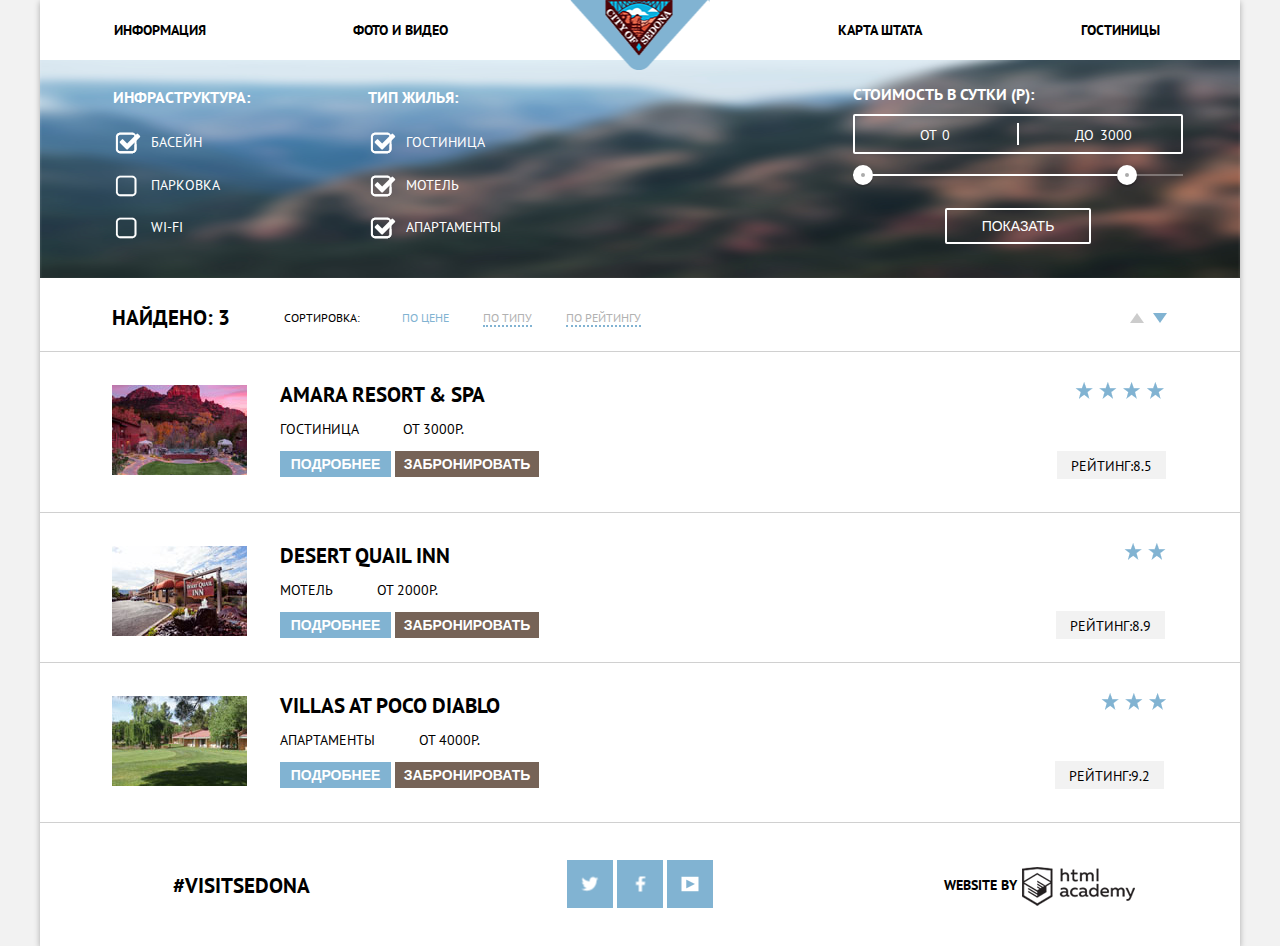
==== commit 9c1d5b7b: "3 финальная попытка" ====
--- a/hotels.html
+++ b/hotels.html
@@ -6,7 +6,7 @@
     <title>Sedona hotels</title>
     <link type="text/css" href="style/normalize.css" rel="stylesheet">
     <link type="text/css" href="style/style.css" rel="stylesheet">
-    <link type="text/css" href="'http://fonts.googleapis.com/css?family"=PT+Sans:400,700&amp;subset=latin,cyrillic-ext ' rel="stylesheet">
+    <link href='http://fonts.googleapis.com/css?family=PT+Sans:400,700&amp;subset=latin,cyrillic-ext' rel='stylesheet' type='text/css'>
 </head>
 
 <body>
--- a/style/style.css
+++ b/style/style.css
@@ -403,6 +403,7 @@
 
 .counter input {
     font-size: 14px;
+    font-weight: 700;
     display: inline-block;
     vertical-align: middle;
     width: 40px;
@@ -662,10 +663,11 @@
     font-size: 14px;
     line-height: 20px;
     color: #ffffff;
-    background: transparent;
     border: 2px solid #ffffff;
     border-radius: 2px;
     cursor: pointer;
+    text-transform: uppercase;
+    background: transparent;
 }
 
 .btn-transparent:hover {
@@ -705,11 +707,16 @@
 }
 
 .sorting-item-navigation,
-.sorting-hotel-item-find,
-.sorting-hotel-item-class {
-    display: inline-block;
-    font-weight: 700;
-}
+.sorting-hotel-item-find {
+    display: inline-block;
+    font-weight: 700;
+}
+
+ .sorting-hotel-item-class {
+    font-size: 12px;
+    font-weight: 400;
+ }
+
 
 .sorting-item-navigation {
     float: left;
@@ -741,6 +748,8 @@
     display: inline-block;
     padding: 0;
     margin: 0;
+    font-size: 12px;
+    line-height: 14px;
 }
 
 .sorting-item-navigation li:nth-child(1),
@@ -775,7 +784,7 @@
 }
 
 .sorting-hotel-item-class {
-    margin-top: 23px;
+    margin-top: 18px;
     margin-right: 42px;
 }
 
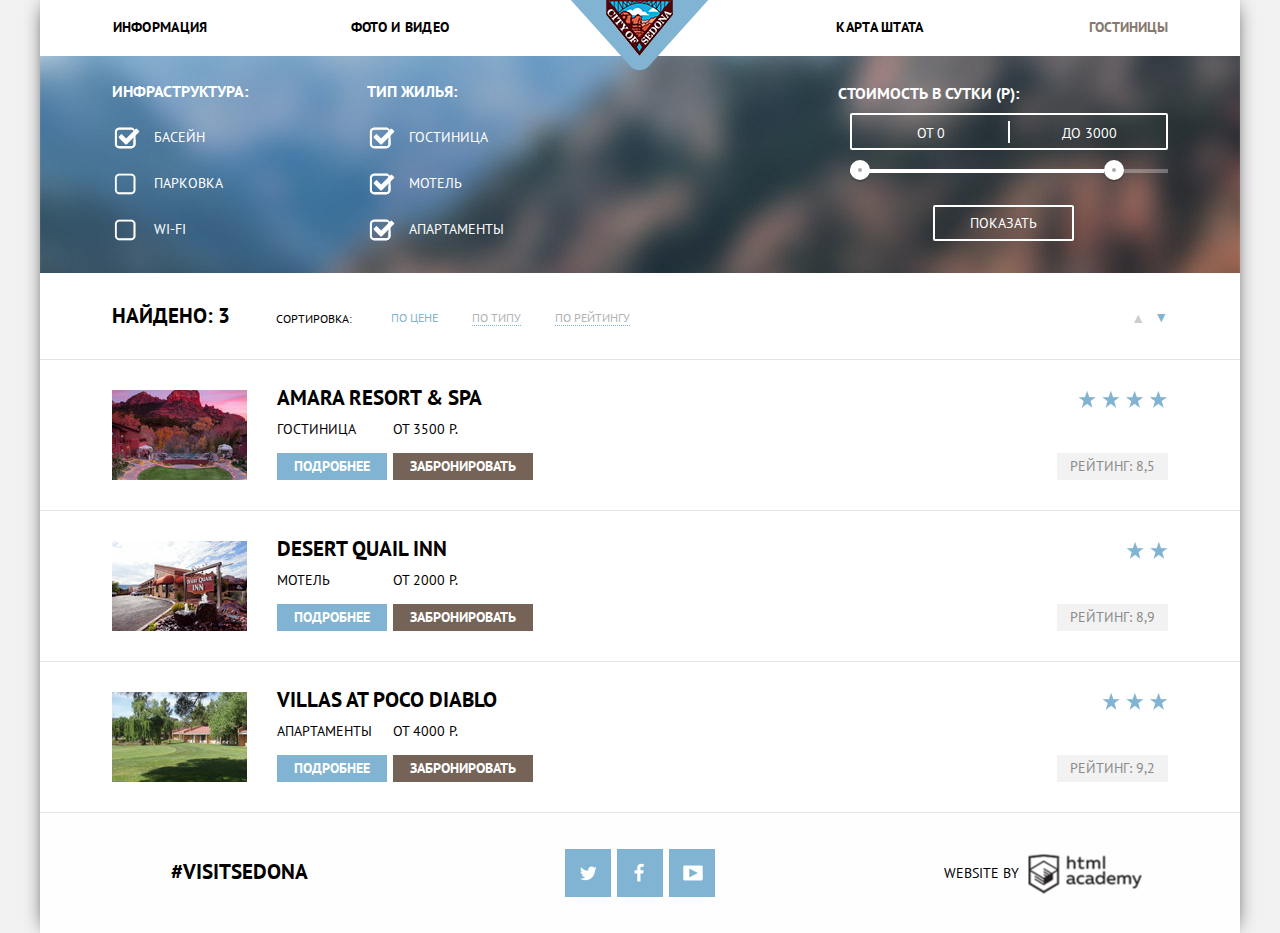
==== commit dab82d41: "ФИНАЛЬНАЯ ПРОВЕРКА" ====
--- a/hotels.html
+++ b/hotels.html
@@ -1,176 +1,199 @@
 <!DOCTYPE html>
 <html lang="ru">
-
 <head>
-    <meta charset="UTF-8">
-    <title>Sedona hotels</title>
-    <link type="text/css" href="style/normalize.css" rel="stylesheet">
-    <link type="text/css" href="style/style.css" rel="stylesheet">
-    <link href='http://fonts.googleapis.com/css?family=PT+Sans:400,700&amp;subset=latin,cyrillic-ext' rel='stylesheet' type='text/css'>
+  <meta charset="utf-8">
+  <title>Поиск отеля в Седоне</title>
+  <link href="https://fonts.googleapis.com/css?family=PT+Sans:400,700&amp;subset=cyrillic" rel="stylesheet">
+  <link href="css/normalize.css" rel="stylesheet">
+  <link href="css/style.css" rel="stylesheet">
 </head>
 
 <body>
-    <div class="wrapper">
-        <header class="main-header">
-            <div class="container">
-                <nav class="main-navigation">
-                    <ul>
-                        <li>
-                            <a href="#">Информация</a>
-                        </li>
-                        <li>
-                            <a href="#">Фото и видео</a>
-                        </li>
-                        <li>
-                            <a href="#">Карта штата</a>
-                        </li>
-                        <li>
-                            <a href="#">Гостиницы</a>
-                        </li>
-                    </ul>
-                    <a href="index.html">
-                        <div class="logo"></div>
-                    </a>
-                </nav>
-            </div>
-        </header>
-        <main class="services-of-sedona">
-            <div class="services">
-                <div class="slime-background">
-                    <img src="img/slime.png" alt="фон" height="218" width="1200">
-                </div>
-                <div class="infrastructure">
-                    <h3>ИНФРАСТРУКТУРА:</h3>
-                    <input id="bath" type="checkbox" checked>
-                    <label for="bath">БАСЕЙН</label>
-                    <br>
-                    <input id="parking" type="checkbox">
-                    <label for="parking">ПАРКОВКА</label>
-                    <br>
-                    <input id="net" type="checkbox">
-                    <label for="net">WI-FI</label>
-                </div>
-                <div class="property_type">
-                    <h3>ТИП ЖИЛЬЯ:</h3>
-                    <input id="hotel" type="checkbox" checked>
-                    <label for="hotel">ГОСТИНИЦА</label>
-                    <br>
-                    <input id="motel" type="checkbox" checked>
-                    <label for="motel">МОТЕЛЬ</label>
-                    <br>
-                    <input id="apartment" type="checkbox" checked>
-                    <label for="apartment">АПАРТАМЕНТЫ</label>
-                </div>
-            </div>
-            <div class="filter-range">
-                <div class="filter-range-title">Стоимость в сутки (р):</div>
-                <div class="price-controls">
-                    <label class="min-price">от
-                        <input name="min-price" type="text" value="0">
-                    </label>
-                    <label class="max-price">до
-                        <input name="max-price" type="text" value="3000">
-                    </label>
-                </div>
-                <div class="range-controls">
-                    <div class="scale">
-                        <div class="bar"></div>
-                    </div>
-                    <div class="range-toggle range-toggle-min"></div>
-                    <div class="range-toggle range-toggle-max"></div>
-                </div>
-                <button class="btn-transparent" type="submit">Показать</button>
-            </div>
-            <div class="sorting-hotel-type clearfix">
-                <div class="sorting-hotel-item">
-                    <h3 class="sorting-hotel-item-find">НАЙДЕНО: 3</h3>
-                    <p class="sorting-hotel-item-class">СОРТИРОВКА:</p>
-                </div>
-                <div class="sorting-item-navigation">
-                    <ul>
-                        <li class="sorting-item-navigation-first">
-                            <a href="#">ПО ЦЕНЕ</a>
-                        </li>
-                        <li>
-                            <a href="#">ПО ТИПУ</a>
-                        </li>
-                        <li>
-                            <a href="#">ПО РЕЙТИНГУ</a>
-                        </li>
-                    </ul>
-                </div>
-                <div class="sorting-item-coner">
-                    <div class="sorting-item-coner-left">
-                        <a href="#"></a>
-                    </div>
-                    <div class="sorting-item-coner-right">
-                        <a class="active" href="#"></a>
-                    </div>
-                </div>
-            </div>
-            <section class="hotels">
-                <article class="hotels-item clearfix">
-                    <div class="hotel_1"><img src="img/amara.jpg" alt="отель амара"></div>
-                    <div class="amara-hotels-item">
-                        <h3><a href="#">AMARA RESORT & SPA</a></h3>
-                        <p><span class="hotels-margin">ГОСТИНИЦА</span> ОТ 3000Р.</p>
-                        <p>
-                            <input class="b1" type="button" value="ПОДРОБНЕЕ">
-                            <input class="b2" type="button" value="ЗАБРОНИРОВАТЬ">
-                        </p>
-                    </div>
-                    <div class="right-amara-hotels-item">
-                        <div class="star1"><img src="img/4_stars.png" alt="4 звездочки"></div>
-                        <div class="hotel-rating">РЕЙТИНГ:8.5</div>
-                    </div>
-                </article>
-                <article class="hotels-item clearfix">
-                    <div class="hotel_2"><img src="img/desert.jpg" alt="отель десерт"></div>
-                    <div class="desert-hotels-item">
-                        <h3><a href="#">DESERT QUAIL INN</a></h3>
-                        <p><span class="hotels-margin">МОТЕЛЬ</span> ОТ 2000Р.</p>
-                        <p>
-                            <input class="b1" type="button" value="ПОДРОБНЕЕ">
-                            <input class="b2" type="button" value="ЗАБРОНИРОВАТЬ">
-                        </p>
-                    </div>
-                    <div class="right-desert-hotels-item">
-                        <div class="star2"><img src="img/2_stars.png" alt="2 звездочки"></div>
-                        <div class="hotel-rating">РЕЙТИНГ:8.9</div>
-                    </div>
-                </article>
-                <article class="hotels-item clearfix">
-                    <div class="hotel_3"><img src="img/villas.jpg" alt="вилла"></div>
-                    <div class="villas-hotels-item">
-                        <h3><a href="#">VILLAS AT POCO DIABLO</a></h3>
-                        <p><span class="hotels-margin">АПАРТАМЕНТЫ</span> ОТ 4000Р.</p>
-                        <p>
-                            <input class="b1" type="button" value="ПОДРОБНЕЕ">
-                            <input class="b2" type="button" value="ЗАБРОНИРОВАТЬ">
-                        </p>
-                    </div>
-                    <div class="right-villas-hotels-item">
-                        <div class="star3"><img src="img/3_stars.png" alt="3 звездочки"></div>
-                        <div class="hotel-rating">РЕЙТИНГ:9.2</div>
-                    </div>
-                </article>
-            </section>
-        </main>
-        <footer class="main-footer-hotel">
-            <div class="visit">
-                <p>#visitsedona</p>
-            </div>
-            <section class="footer-social">
-                <a class="footer-social-twitter" href="http://twitter.com"></a>
-                <a class="footer-social-facebook" href="http://www.facebook.com"></a>
-                <a class="footer-social-youtube" href="http://www.youtube.com"></a>
-            </section>
-            <section class="footer-copyright">
-                <p>WEBSITE BY</p>
-                <a class="academy" href="https://htmlacademy.ru/"></a>
-            </section>
-        </footer>
+<div class="wrapper">
+
+  <header class="container">
+    <nav class="main-navigation">
+      <ul class="navigation-list">
+        <li><a href="#">Информация</a></li>
+        <li><a href="#">Фото и видео</a></li>
+        <li><a href="#">Карта штата</a></li>
+        <li class="navigation-hotels active"><span>Гостиницы</span></li>
+      </ul>
+      <div class="logo">
+        <a href="index.html">
+          <img src="img/logo.png" alt="Седона" height="70" width="138">
+        </a>
+      </div>
+    </nav>
+  </header>
+
+  <main>
+
+    <!-- Форма поиска -->
+    <form class="search clearfix" action="#" method="post">
+      <div class="search-infrastructure">
+        <h3>Инфраструктура:</h3>
+        <input id="bath" type="checkbox" checked>
+            <label for="bath">БАСЕЙН</label>
+            <br>
+            <input id="parking" type="checkbox">
+            <label for="parking">ПАРКОВКА</label>
+            <br>
+            <input id="net" type="checkbox">
+            <label for="net">WI-FI</label>
+      </div>
+
+      <div class="search-hotel">
+        <h3>Тип жилья:</h3>
+        <input id="hotel" type="checkbox" checked>
+            <label for="hotel">ГОСТИНИЦА</label>
+            <br>
+            <input id="motel" type="checkbox" checked>
+            <label for="motel">МОТЕЛЬ</label>
+            <br>
+            <input id="apartment" type="checkbox" checked>
+            <label for="apartment">АПАРТАМЕНТЫ</label>
+      </div>
+
+      <div class="filter-range">
+        <div class="filter-range-title">Стоимость в сутки (р):</div>
+        <div class="price-controls">
+          <label class="min-price">от <input name="min-price" type="text" value="0"></label>
+          <label class="max-price">до <input name="max-price" type="text" value="3000"></label>
+        </div>
+        <div class="range-controls">
+          <div class="scale">
+            <div class="bar"></div>
+          </div>
+          <div class="scale">
+            <div class="bar"></div>
+          </div>
+          <div class="range-toggle range-toggle-min"></div>
+          <div class="range-toggle range-toggle-max"></div>
+        </div>
+        <button class="btn-transparent" type="submit">Показать</button>
+      </div>
+    </form>
+
+    <!-- Сортировка поиска -->
+    <div class="result-sorter clearfix">
+      <div class="found">
+        <span class="found-title">Найдено:</span>
+        <span class="found-number">3</span>
+      </div>
+      <div class="sorter">
+        <span>Сортировка:</span>
+        <ul>
+          <li><a class="action" href="#">По цене</a></li>
+          <li><a href="#">По типу</a></li>
+          <li><a href="#">По рейтингу</a></li>
+        </ul>
+      </div>
+      <div class="triangles">
+        <a class="sorter-small" href="#">&#x25b2;</a>
+        <a class="sorter-big active" href="#">&#x25bc;</a>
+      </div>
     </div>
+
+    <!-- Результаты поиска -->
+    <div class="results">
+      <div class="result-item clearfix">
+        <div>
+          <img src="img/hotels-amara.jpg" alt="Amara Resort &amp; Spa" height="90" width="135">
+        </div>
+        <div class="result-content">
+          <h2 class="result-title"><a href="#">Amara Resort &amp; Spa</a></h2>
+
+          <div class="result-hell">
+            <span class="result-type">Гостиница</span>
+            <span class="result-price">от 3500 р.</span>
+          </div>
+          <div class="result-btn">
+            <a class="result-more" href="#">Подробнее</a>
+            <a class="result-reserve" href="#">Забронировать</a>
+          </div>
+        </div>
+        <div class="result-rating">
+          <div class="result-stars">
+            <div class="stars-1"></div>
+          </div>
+          <div class="result-rating-number">
+            <span>Рейтинг:</span>
+            <span>8,5</span>
+          </div>
+        </div>
+      </div>
+
+      <div class="result-item clearfix">
+        <div class="result-img">
+          <img src="img/hotels-desert.jpg" alt="Desert Quail Inn" height="90" width="135">
+        </div>
+        <div class="result-content">
+          <h2 class="result-title"><a href="#">Desert Quail Inn</a></h2>
+
+          <div class="result-hell">
+            <span class="result-type">Мотель</span>
+            <span class="result-price">от 2000 р.</span>
+          </div>
+          <div class="result-btn">
+            <a class="result-more" href="#">Подробнее</a>
+            <a class="result-reserve" href="#">Забронировать</a>
+          </div>
+        </div>
+        <div class="result-rating">
+          <div class="result-stars">
+            <div class="stars-2"></div>
+          </div>
+          <div class="result-rating-number">
+            <span>Рейтинг:</span>
+            <span>8,9</span>
+          </div>
+        </div>
+      </div>
+
+      <div class="result-item clearfix">
+        <div class="result-img">
+          <img src="img/hotels-villas.jpg" alt="Villas at Poco Diablo" height="90" width="135">
+        </div>
+        <div class="result-content">
+          <h2 class="result-title"><a href="#">Villas at Poco Diablo</a></h2>
+
+          <div class="result-hell">
+            <span class="result-type">Апартаменты</span>
+            <span class="result-price">от 4000 р.</span>
+          </div>
+          <div class="result-btn">
+            <a class="result-more" href="#">Подробнее</a>
+            <a class="result-reserve" href="#">Забронировать</a>
+          </div>
+        </div>
+        <div class="result-rating">
+          <div class="result-stars">
+            <div class="stars-3"></div>
+          </div>
+          <div class="result-rating-number">
+            <span>Рейтинг:</span>
+            <span>9,2</span>
+          </div>
+        </div>
+      </div>
+    </div>
+  </main>
+
+  <footer class="main-footer-hotels clearfix">
+    <div class="footer-hashtag">
+      <span>#visitsedona</span>
+    </div>
+    <div class="footer-copyright">
+      <span>Website by</span>
+      <a href="#"></a>
+    </div>
+    <div class="footer-social">
+      <a class="social-btn social-t" href="#">Твиттер</a>
+      <a class="social-btn social-fb" href="#">Фейсбук</a>
+      <a class="social-btn social-youtube" href="#">Ютуб</a>
+    </div>
+  </footer>
+</div>
 </body>
-
-</html>
+</html>--- a/css/style.css
+++ b/css/style.css
@@ -0,0 +1,1491 @@
+html,
+body
+{
+    margin: 0;
+    padding: 0;
+}
+
+body
+{
+    font-family: 'PT Sans', Arial, sans-serif;
+    font-size: 14px;
+    line-height: 21px;
+
+    text-transform: uppercase;
+
+    background: #f2f2f2;
+}
+
+.wrapper
+{
+    width: 1200px;
+    margin: 0 auto;
+
+    background-color: #fff;
+    box-shadow: 0 0 20px -7px #000101;
+}
+
+.clearfix::after
+{
+    display: table;
+    clear: both;
+
+    content: '';
+}
+
+h1,
+h2
+{
+    font-size: 21px;
+    font-weight: bold;
+}
+
+/* шапка */
+.main-navigation
+{
+    position: relative;
+}
+
+.navigation-list
+{
+    font-size: 0;
+
+    margin: 0;
+    padding: 0;
+
+    list-style: none;
+}
+
+.main-navigation li
+{
+    font-size: 14px;
+    font-weight: bold;
+    line-height: 26px;
+
+    display: inline-block;
+
+    width: 20%;
+    padding-top: 14px;
+    padding-bottom: 16px;
+
+    text-align: center;
+    vertical-align: middle;
+}
+
+.main-navigation li:nth-child(2)
+{
+    margin-right: 20%;
+}
+
+.main-navigation a
+{
+    text-decoration: none;
+    letter-spacing: .3px;
+
+    color: #000;
+}
+
+.navigation-hotels a,
+.navigation-hotels span
+{
+    margin-left: 17px;
+}
+
+.navigation-list a:hover
+{
+    color: #81b3d2;
+}
+
+.navigation-list a:active
+{
+    color: #b2b2b2;
+}
+
+.main-navigation .active
+{
+    color: #88786d;
+}
+
+.main-navigation .active:hover
+{
+    color: #604e43;
+}
+
+.main-navigation .active:active
+{
+    color: #d6d0cc;
+}
+
+.logo
+{
+    position: absolute;
+    z-index: 10;
+    bottom: 0;
+    left: 50%;
+
+    width: 138px;
+    height: 56px;
+
+    transform: translateX(-50%);
+}
+
+/* большая картинка */
+
+.img-bg
+{
+    position: relative;
+
+    width: 100%;
+    height: 508px;
+    margin-bottom: 60px;
+
+    background: #dbe9f2 url('../img/background.jpg');
+    background-repeat: no-repeat;
+    background-position: center;
+}
+
+.img-bg::before
+{
+    position: absolute;
+    z-index: 1;
+    right: 0;
+    bottom: 0;
+
+    width: 100%;
+    height: 57px;
+
+    content: '';
+
+    background-image: url('../img/white-rhomb.png');
+    background-repeat: no-repeat;
+    background-size: 100% 100%;
+}
+
+.img-bg-logo
+{
+    width: 458px;
+    height: 352px;
+    margin: 0 auto;
+    padding-top: 76px;
+}
+
+/* Преимущества */
+
+.features-top
+{
+    line-height: 26px;
+
+    margin-bottom: 51px;
+
+    text-align: center;
+}
+
+.features-top h1
+{
+    max-width: 500px;
+    margin: 0 auto;
+    margin-bottom: 27px;
+}
+
+.features-content
+{
+    width: 33.3%;
+    min-height: 256px;
+
+    text-align: center;
+
+    color: #fff;
+    background-color: #81b3d2;
+}
+
+.features-content h2
+{
+    max-width: 180px;
+    margin: 0 auto;
+    margin-top: 55px;
+    margin-bottom: 24px;
+
+    color: #fff;
+}
+
+.features-number
+{
+    display: block;
+
+    margin-bottom: 21px;
+}
+
+.features-left p
+{
+    max-width: 300px;
+    margin: 0 auto;
+}
+
+.features-right p
+{
+    max-width: 320px;
+    margin: 0 auto;
+}
+
+.features-left
+{
+    float: left;
+}
+
+.features-right
+{
+    float: right;
+}
+
+.features-left-img
+{
+    float: right;
+
+    width: 66.7%;
+}
+
+.features-right-img
+{
+    float: left;
+
+    width: 66.7%;
+}
+
+.features-left-img img,
+.features-right-img img
+{
+    display: block;
+}
+
+/* Преимущества */
+
+.features-lists
+{
+    margin-bottom: 67px;
+}
+
+.features-list
+{
+    float: left;
+
+    box-sizing: border-box;
+    width: 33.333%;
+    padding-right: 55px;
+    padding-left: 55px;
+
+    text-align: center;
+}
+
+.features-title
+{
+    font-size: 21px;
+    font-weight: bold;
+    line-height: 21px;
+
+    position: relative;
+
+    display: block;
+
+    margin-top: 162px;
+}
+
+.features-list .features-lead
+{
+    margin-top: 24px;
+}
+
+.icon-home::before
+{
+    position: absolute;
+    bottom: 50px;
+    left: 50%;
+
+    width: 75px;
+    height: 72px;
+
+    content: '';
+    transform: translateX(-50%);
+
+    background-image: url('../img/sprite.png');
+    background-position: -237px -10px;
+}
+
+.icon-food::before
+{
+    position: absolute;
+    bottom: 50px;
+    left: 50%;
+
+    width: 74px;
+    height: 70px;
+
+    content: '';
+    transform: translateX(-50%);
+
+    background-image: url('../img/sprite.png');
+    background-repeat: no-repeat;
+    background-position: -143px -10px;
+}
+
+.icon-souvenir::before
+{
+    position: absolute;
+    bottom: 50px;
+    left: 50%;
+
+    width: 64px;
+    height: 76px;
+
+    content: '';
+    transform: translateX(-50%);
+
+    background-image: url('../img/sprite.png');
+    background-repeat: no-repeat;
+    background-position: -332px -10px;
+}
+
+/* Преимущества */
+
+.features-items
+{
+    min-height: 256px;
+    margin-bottom: 56px;
+
+    background-color: #eee;
+}
+
+.features-item
+{
+    float: left;
+
+    width: 33.333%;
+    padding-top: 30px;
+
+    text-align: center;
+}
+
+.features-item h2
+{
+    max-width: 153px;
+    margin: 0 auto;
+    margin-top: 18px;
+    margin-bottom: 24px;
+}
+
+.features-item p
+{
+    max-width: 280px;
+    margin: 0 auto;
+}
+
+/* Форма */
+
+.booking
+{
+    position: relative;
+}
+
+.booking .maps
+{
+    width: 100%;
+    height: 593px;
+
+    background-image: url('../img/maps.jpg');
+    background-repeat: no-repeat;
+}
+
+.booking-top
+{
+    line-height: 24px;
+
+    padding: 0;
+
+    text-align: center;
+}
+
+.booking-top h2
+{
+    font-size: 30px;
+
+    margin: 0;
+    margin-bottom: 30px;
+}
+
+.booking-top p
+{
+    margin: 0;
+    margin-bottom: 46px;
+}
+
+.booking-form
+{
+    position: absolute;
+    top: 235px;
+    left: 50%;
+
+    width: 568px;
+    /*height: 481px;*/
+    margin: 0 auto;
+
+    transform: translate(-50%, 0);
+
+    background: #fff;
+}
+
+.btn
+{
+    font-family: 'PT Sans', Arial, sans-serif;
+    font-size: 21px;
+    font-weight: bold;
+    line-height: 26px;
+
+    display: block;
+
+    cursor: pointer;
+    text-transform: uppercase;
+
+    color: #fff;
+    border: none;
+}
+
+.booking-btn-top
+{
+    line-height: 86px;
+
+    width: 568px;
+    height: 86px;
+    margin: 0 auto;
+
+    text-decoration: none;
+
+    background: #766357;
+}
+
+.booking-container
+{
+    font-size: 14px;
+    font-weight: bold;
+    line-height: 26px;
+
+    padding: 55px;
+
+    background-color: #fff;
+    box-shadow: 0 3px 15px -4px #000101;
+}
+
+.booking-container input
+{
+    font: inherit;
+
+    box-sizing: border-box;
+    height: 38px;
+    padding: 0;
+
+    text-transform: inherit;
+
+    border: none;
+    background-color: #f2f2f2;
+}
+
+.booking-form-check
+{
+    position: relative;
+}
+
+.booking-form-check input
+{
+    width: 343px;
+    margin-bottom: 30px;
+    padding-right: 40px;
+    padding-left: 12px;
+}
+
+.booking-form-check label
+{
+    display: inline-block;
+
+    width: 111px;
+}
+
+.booking-form-check input[name='check']
+{
+    /*margin-left: 21px;*/
+}
+
+.booking-form-check input[name='check-out']
+{
+    /*margin-left: 17px;*/
+}
+
+.booking-form-check input:hover
+{
+    background-color: #ebebeb;
+}
+
+.booking-form-check input:active
+{
+    padding-left: 10px;
+
+    border: 2px solid #e5e5e5;
+    outline: 0;
+    background-color: #fff;
+}
+
+.booking-form-check span
+{
+    position: absolute;
+    top: 7px;
+    right: 10px;
+
+    display: inline-block;
+
+    width: 23px;
+    height: 24px;
+
+    vertical-align: middle;
+
+    background-image: url('../img/sprite.png');
+    background-repeat: no-repeat;
+    background-position: -416px -10px;
+}
+
+.booking-form-check span:hover
+{
+    background-position: -878px -10px;
+}
+
+.booking-form-check span:active
+{
+    background-position: -921px -10px;
+}
+
+input[type='text']::-webkit-input-placeholder
+{
+    color: #000;
+}
+
+.booking-form-people
+{
+    overflow: hidden;
+}
+
+.form-left
+{
+    font-size: 0;
+
+    float: left;
+
+    width: 50%;
+}
+
+.form-right
+{
+    font-size: 0;
+
+    float: right;
+
+    width: 50%;
+}
+
+.booking-form-people label
+{
+    font-size: 14px;
+
+    display: inline-block;
+
+    vertical-align: middle;
+}
+
+.booking-form-people input
+{
+    font-size: 14px;
+
+    display: inline-block;
+
+    width: 39px;
+
+    text-align: center;
+    vertical-align: middle;
+}
+
+.booking-form-people button
+{
+    font-size: 14px;
+    font-weight: bold;
+
+    display: inline-block;
+
+    width: 38px;
+    height: 38px;
+    padding: 0;
+
+    vertical-align: middle;
+
+    color: #a9a9a9;
+    border: none;
+    background-color: #f2f2f2;
+}
+
+.booking-form-people button:hover
+{
+    color: #000;
+}
+
+.booking-form-people button:active
+{
+    color: #81b3d2;
+}
+
+.booking-form-people label[for='adult']
+{
+    margin-right: 40px;
+}
+
+.booking-form-people label[for='child']
+{
+    margin-right: 25px;
+    margin-left: 50px;
+}
+
+.booking-btn-search
+{
+    width: 457px;
+    height: 58px;
+    margin-top: 54px;
+
+    background: #81b3d2;
+}
+
+.booking-btn-search:hover
+{
+    background: #669ec0;
+}
+
+.booking-btn-search:active
+{
+    color: #94b9d2;
+    background: #5496bd;
+}
+
+/* Футер */
+
+.main-footer
+{
+    min-height: 120px;
+    margin-top: -120px;
+
+    opacity: .9;
+    background: #f9fbf6;
+}
+
+.main-footer-hotels
+{
+    min-height: 120px;
+
+    background: #fefefe;
+}
+
+.footer-hashtag
+{
+    float: left;
+
+    width: 33.33%;
+    margin-top: 46px;
+}
+
+.footer-hashtag span
+{
+    font-size: 21px;
+    font-weight: bold;
+    line-height: 26px;
+
+    display: block;
+
+    text-align: center;
+}
+
+.footer-social
+{
+    font-size: 0;
+
+    float: left;
+
+    width: 33.33%;
+    margin-top: 36px;
+
+    text-align: center;
+}
+
+.social-btn
+{
+    font-size: 0;
+
+    position: relative;
+
+    display: inline-block;
+
+    width: 46px;
+    height: 48px;
+    margin-right: 6px;
+
+    vertical-align: top;
+    text-decoration: none;
+
+    background-color: #81b3d2;
+}
+
+.social-btn:last-child
+{
+    margin-right: 0;
+}
+
+.social-btn:hover
+{
+    background-color: #669ec0;
+}
+
+.social-btn:active
+{
+    background-color: #5496bd;
+}
+
+.social-btn::after
+{
+    position: absolute;
+    z-index: 2;
+    top: 50%;
+    left: 50%;
+
+    width: 46px;
+    height: 48px;
+
+    content: '';
+    transform: translate(-50%, -50%);
+
+    background-image: url('../img/sprite.png');
+    background-repeat: no-repeat;
+}
+
+.social-t::after
+{
+    background-position: -485px 6px;
+}
+
+.social-t:active::after
+{
+    opacity: .5;
+}
+
+.social-fb::after
+{
+    background-position: -564px 3px;
+}
+
+.social-fb:active::after
+{
+    opacity: .5;
+}
+
+.social-youtube::after
+{
+    background-position: -525px 5px;
+}
+
+.social-youtube:active::after
+{
+    opacity: .5;
+}
+
+.footer-copyright
+{
+    float: right;
+
+    width: 33.33%;
+    margin-top: 41px;
+
+    text-align: center;
+}
+
+.footer-copyright span
+{
+    display: inline-block;
+
+    vertical-align: middle;
+}
+
+.footer-copyright a
+{
+    position: relative;
+
+    display: inline-block;
+
+    width: 113px;
+    height: 39px;
+
+    vertical-align: middle;
+}
+
+.footer-copyright a::after
+{
+    position: absolute;
+    z-index: 2;
+    top: 50%;
+    left: 50%;
+
+    width: 113px;
+    height: 39px;
+    margin-left: 5px;
+
+    content: '';
+    transform: translate(-50%, -50%);
+
+    background-image: url('../img/sprite.png');
+    background-repeat: no-repeat;
+    background-position: -10px -10px;
+}
+
+.footer-copyright a:hover::after
+{
+    background-position: -745px -10px;
+}
+
+.footer-copyright a:active::after
+{
+    background-position: -612px -10px;
+}
+
+/* Hotels */
+
+.search
+{
+    box-sizing: border-box;
+    min-height: 217px;
+    margin-bottom: 30px;
+    padding-top: 27px;
+    padding-right: 6%;
+    padding-left: 6%;
+
+    color: #fff;
+    background: #30424c url('../img/background-hotels.jpg') no-repeat;
+}
+
+.search-infrastructure
+{
+    float: left;
+
+    width: 160px;
+    margin-top: -10px;
+}
+
+.search-infrastructure h3
+{
+    margin-top: 8px;
+    margin-bottom: 25px;
+}
+
+.search-hotel
+{
+    float: left;
+
+    width: 160px;
+    margin-top: -10px;
+    margin-left: 95px;
+}
+
+.search-hotel h3
+{
+    margin-top: 8px;
+    margin-bottom: 25px;
+}
+
+input[type='checkbox']
+{
+    display: none;
+}
+
+input[type='checkbox'] + label
+{
+    font-size: 14px;
+    font-weight: 400;
+    line-height: 21px;
+
+    position: relative;
+
+    display: block;
+
+    margin: 2px 0;
+    padding-left: 42px;
+
+    cursor: pointer;
+
+    color: #fff;
+}
+
+input[type='checkbox'] + label::before
+{
+    position: absolute;
+    left: 2px;
+
+    width: 35px;
+    height: 35px;
+
+    content: '';
+
+    background-image: url('../img/checkbox.png');
+    background-repeat: no-repeat;
+}
+
+input[type='checkbox']:checked + label::after
+{
+    position: absolute;
+    left: 2px;
+
+    width: 35px;
+    height: 35px;
+
+    content: '';
+
+    background-image: url('../img/checked.png');
+    background-repeat: no-repeat;
+}
+
+.search-infrastructure > span,
+.search-hotel > span
+{
+    font-size: 16px;
+    font-weight: bold;
+    line-height: 21px;
+
+    display: block;
+
+    margin-bottom: 25px;
+
+    letter-spacing: .3px;
+}
+
+.search-item
+{
+    display: block;
+}
+
+.search-item:nth-last-child(2)
+{
+    margin-top: 25px;
+    margin-bottom: 25px;
+}
+
+.filter-range
+{
+    float: right;
+
+    width: 330px;
+}
+
+.filter-range-title
+{
+    font-size: 16px;
+    font-weight: bold;
+    line-height: 21px;
+
+    margin-bottom: 9px;
+}
+
+.price-controls
+{
+    font-size: 0;
+
+    position: relative;
+
+    height: 33px;
+    margin-bottom: 19px;
+    margin-left: 12px;
+
+    border: 2px solid #fff;
+    border-radius: 2px;
+}
+
+.price-controls::after
+{
+    position: absolute;
+    top: 50%;
+    left: 50%;
+
+    width: 2px;
+    height: 22px;
+
+    content: '';
+    transform: translate(-50%, -50%);
+
+    background: #fff;
+}
+
+.price-controls label
+{
+    font-size: 14px;
+    line-height: 36px;
+
+    display: inline-block;
+
+    cursor: pointer;
+    vertical-align: top;
+}
+
+.price-controls .min-price,
+.price-controls .max-price
+{
+    width: 80px;
+    padding-left: 65px;
+}
+
+.price-controls input
+{
+    font: inherit;
+
+    width: 50px;
+    height: 36px;
+    margin: 0;
+    padding: 0;
+
+    color: inherit;
+    border: none;
+    background: none;
+}
+
+.range-controls
+{
+    position: relative;
+
+    margin-bottom: 32px;
+    margin-left: 12px;
+}
+
+.range-controls .scale
+{
+    height: 2px;
+
+    background: rgba(255, 255, 255, .3);
+}
+
+.range-controls .bar
+{
+    width: 80%;
+    height: 2px;
+
+    background: #fff;
+}
+
+.range-toggle
+{
+    position: absolute;
+    top: -9px;
+
+    width: 4px;
+    height: 4px;
+
+    cursor: pointer;
+
+    border: 8px solid #fff;
+    border-radius: 50%;
+    background: #ababab;
+    box-shadow: 0 2px 1px 0 rgba(0, 1, 1, .2);
+}
+
+.range-toggle:hover
+{
+    background: #1c4f80;
+}
+
+.range-toggle-min
+{
+    left: 0;
+}
+
+.range-toggle-max
+{
+    left: 80%;
+}
+
+.btn-transparent
+{
+    font: inherit;
+    font-size: 14px;
+    line-height: 20px;
+
+    display: block;
+
+    margin: 0 auto;
+    padding: 6px 35px;
+
+    cursor: pointer;
+    text-transform: uppercase;
+
+    color: #fff;
+    border: 2px solid #fff;
+    border-radius: 2px;
+    background: transparent;
+}
+
+.btn-transparent:hover
+{
+    color: #000;
+    background: #fff;
+}
+
+/* Сортировка поиска */
+
+.result-sorter
+{
+    margin-bottom: 30px;
+    padding-right: 6%;
+    padding-left: 6%;
+}
+
+.found
+{
+    font-size: 21px;
+    font-weight: bold;
+    line-height: 26px;
+
+    float: left;
+
+    min-width: 164px;
+}
+
+.sorter
+{
+    display: inline-block;
+
+    margin-top: 5px;
+
+    vertical-align: middle;
+}
+
+.sorter span
+{
+    font-size: 12px;
+    line-height: 18px;
+}
+
+.sorter ul
+{
+    font-size: 0;
+
+    display: inline-block;
+
+    padding: 0;
+    padding-left: 35px;
+
+    vertical-align: bottom;
+}
+
+.sorter li
+{
+    font-size: 12px;
+    line-height: 18px;
+
+    display: inline-block;
+
+    margin-right: 34px;
+
+    vertical-align: middle;
+}
+
+.sorter a
+{
+    text-decoration: none;
+
+    color: #b2b2b2;
+    border-bottom: 1px dotted #81b3d2;
+}
+
+.sorter .action
+{
+    color: #81b3d2;
+    border-bottom: none;
+}
+
+.sorter .action:active
+{
+    color: #81b3d2;
+}
+
+.sorter a:hover
+{
+    color: #81b3d2;
+}
+
+.sorter a:active
+{
+    text-decoration: none;
+
+    color: #000;
+    border-bottom: none;
+}
+
+.triangles
+{
+    float: right;
+}
+
+.triangles a
+{
+    font-family: Arial;
+
+    display: inline-block;
+
+    vertical-align: middle;
+    text-decoration: none;
+
+    color: #ccc;
+}
+
+.triangles .sorter-small
+{
+    margin-top: 5px;
+    margin-right: 5px;
+}
+
+.triangles .sorter-big
+{
+    margin-top: 2px;
+}
+
+.triangles a:hover
+{
+    color: #000;
+}
+
+.triangles a:active
+{
+    color: #81b3d2;
+}
+
+.triangles .active,
+.triangles .active:hover,
+.triangles .active:active
+{
+    color: #81b3d2;
+}
+
+/* Результаты поиска */
+
+.result-item
+{
+    padding-top: 30px;
+    padding-right: 6%;
+    padding-bottom: 30px;
+    padding-left: 6%;
+
+    border-bottom: 1px solid #e5e5e5;
+}
+
+.result-item:first-child
+{
+    border-top: 1px solid #e5e5e5;
+}
+
+.result-item img
+{
+    float: left;
+
+    margin-right: 30px;
+}
+
+.result-content
+{
+    float: left;
+
+    width: 500px;
+}
+
+.result-content .result-title
+{
+    line-height: 26px;
+
+    margin: 0;
+    margin-top: -5px;
+    margin-bottom: 8px;
+}
+
+.result-content .result-hell
+{
+    font-size: 0;
+
+    margin-bottom: 8px;
+}
+
+.result-content .result-type
+{
+    font-size: 14px;
+
+    display: inline-block;
+
+    width: 116px;
+
+    vertical-align: top;
+}
+
+.result-content .result-price
+{
+    font-size: 14px;
+
+    width: 100px;
+}
+
+.result-title a
+{
+    text-decoration: none;
+
+    color: #000;
+}
+
+.result-title a:hover
+{
+    color: #81b3d2;
+}
+
+.result-title a:active
+{
+    color: #cacaca;
+}
+
+.result-btn a
+{
+    font-weight: bold;
+
+    display: inline-block;
+
+    margin-right: 2px;
+    padding: 3px 17px;
+
+    vertical-align: middle;
+    text-decoration: none;
+
+    color: #fff;
+}
+
+.result-more
+{
+    background: #81b3d2;
+}
+
+.result-reserve
+{
+    background: #766357;
+}
+
+.result-more:hover
+{
+    background: #669ec0;
+}
+
+.result-more:active
+{
+    color: #88b6d1;
+    background: #5496bd;
+}
+
+.result-reserve:hover
+{
+    background: #604e43;
+}
+
+.result-reserve:active
+{
+    color: #857871;
+    background: #503e33;
+}
+
+.result-rating
+{
+    float: right;
+}
+
+.result-stars
+{
+    position: relative;
+
+    margin-bottom: 63px;
+}
+
+.stars-1
+{
+    position: absolute;
+    right: 0;
+
+    width: 91px;
+    height: 19px;
+
+    background-image: url('../img/sprite.png');
+    background-repeat: no-repeat;
+    background-position: -1114px -10px;
+}
+
+.stars-2
+{
+    position: absolute;
+    right: 0;
+
+    width: 43px;
+    height: 19px;
+
+    background-image: url('../img/sprite.png');
+    background-repeat: no-repeat;
+    background-position: -964px -10px;
+}
+
+.stars-3
+{
+    position: absolute;
+    right: 0;
+
+    width: 67px;
+    height: 19px;
+
+    background-image: url('../img/sprite.png');
+    background-repeat: no-repeat;
+    background-position: -1027px -10px;
+}
+
+.result-rating-number
+{
+    display: inline-block;
+
+    padding: 3px 13px;
+
+    vertical-align: middle;
+
+    color: #8b8b8b;
+    background: #f2f2f2;
+}
+
+/*js*/
+.run-js .booking-form
+{
+    display: none;
+    overflow: hidden;
+
+    height: 0;
+}
+
+.run-js .booking-form-show
+{
+    display: block;
+    overflow: visible;
+
+    height: auto;
+
+    animation: to-down .5s;
+}
+
+@keyframes to-down
+{
+    0%
+    {
+        top: -2000px;
+    }
+    100%
+    {
+        top: 235px;
+    }
+}
